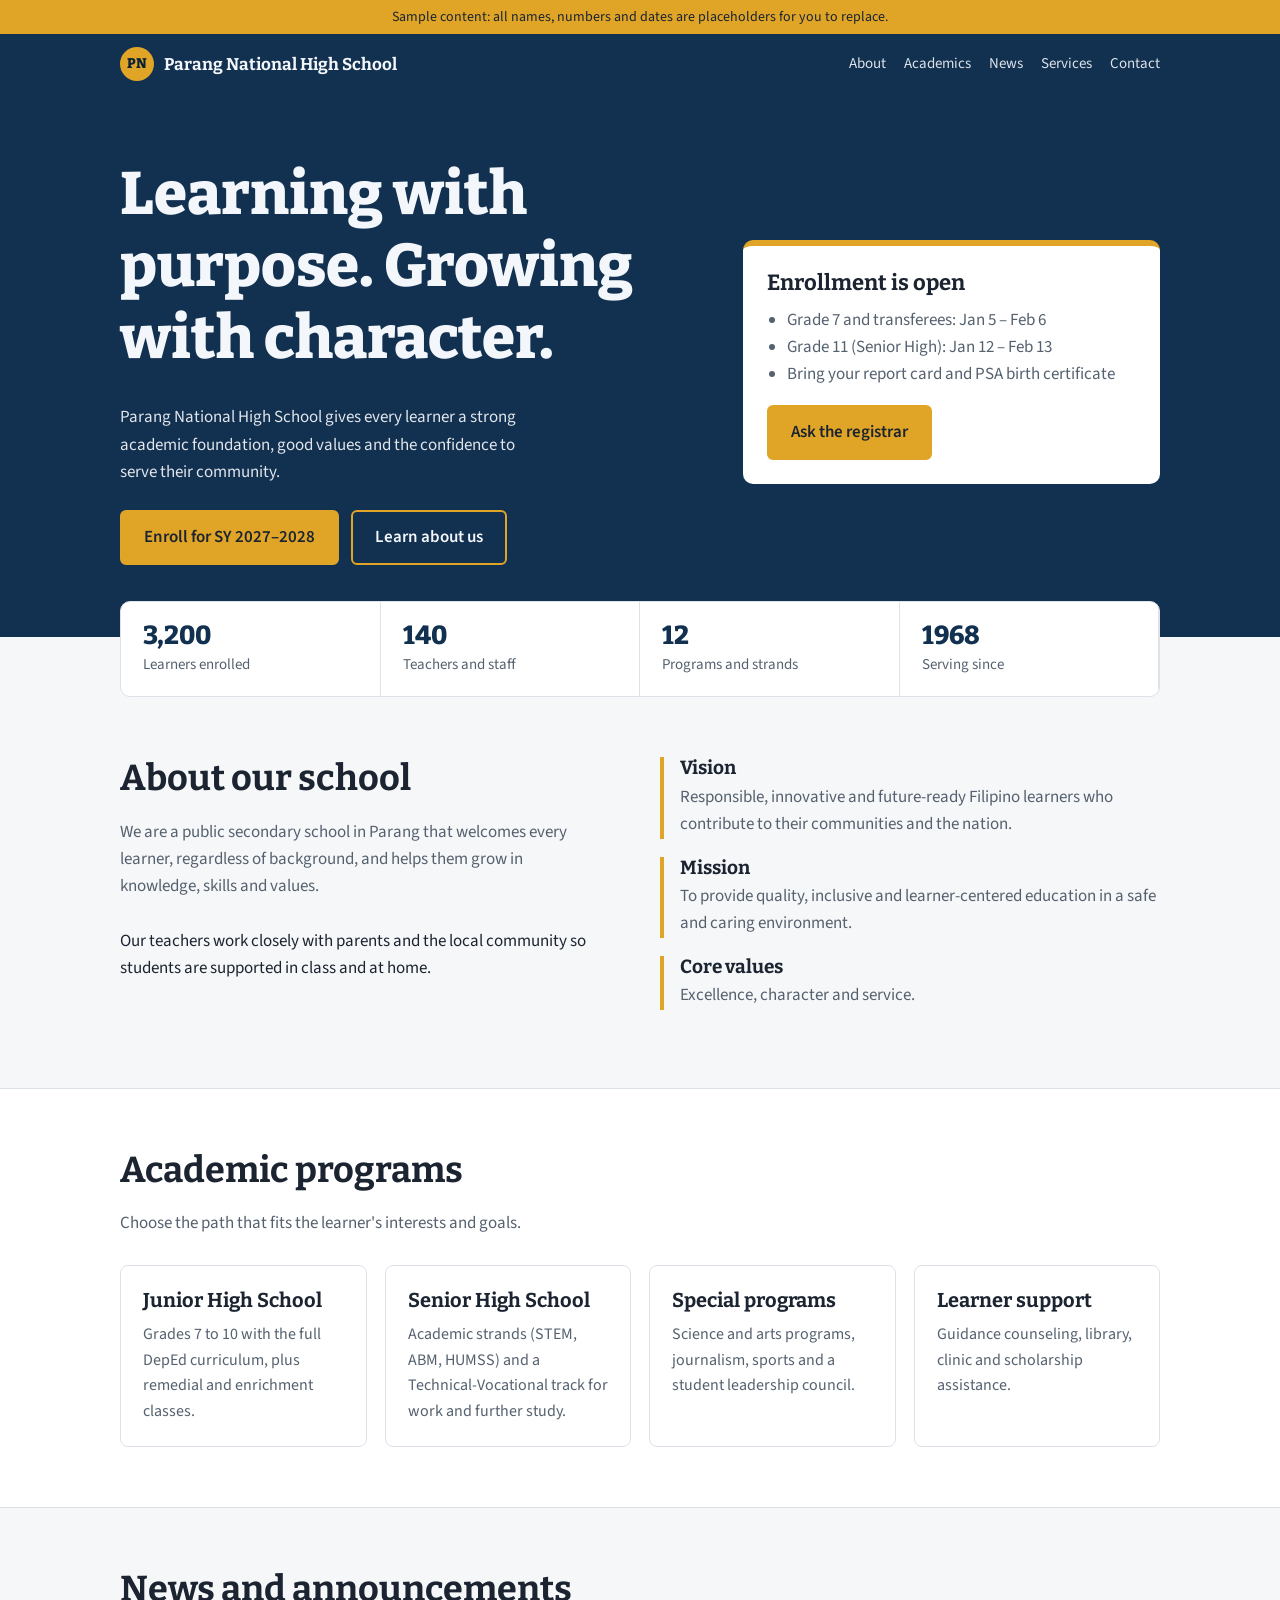
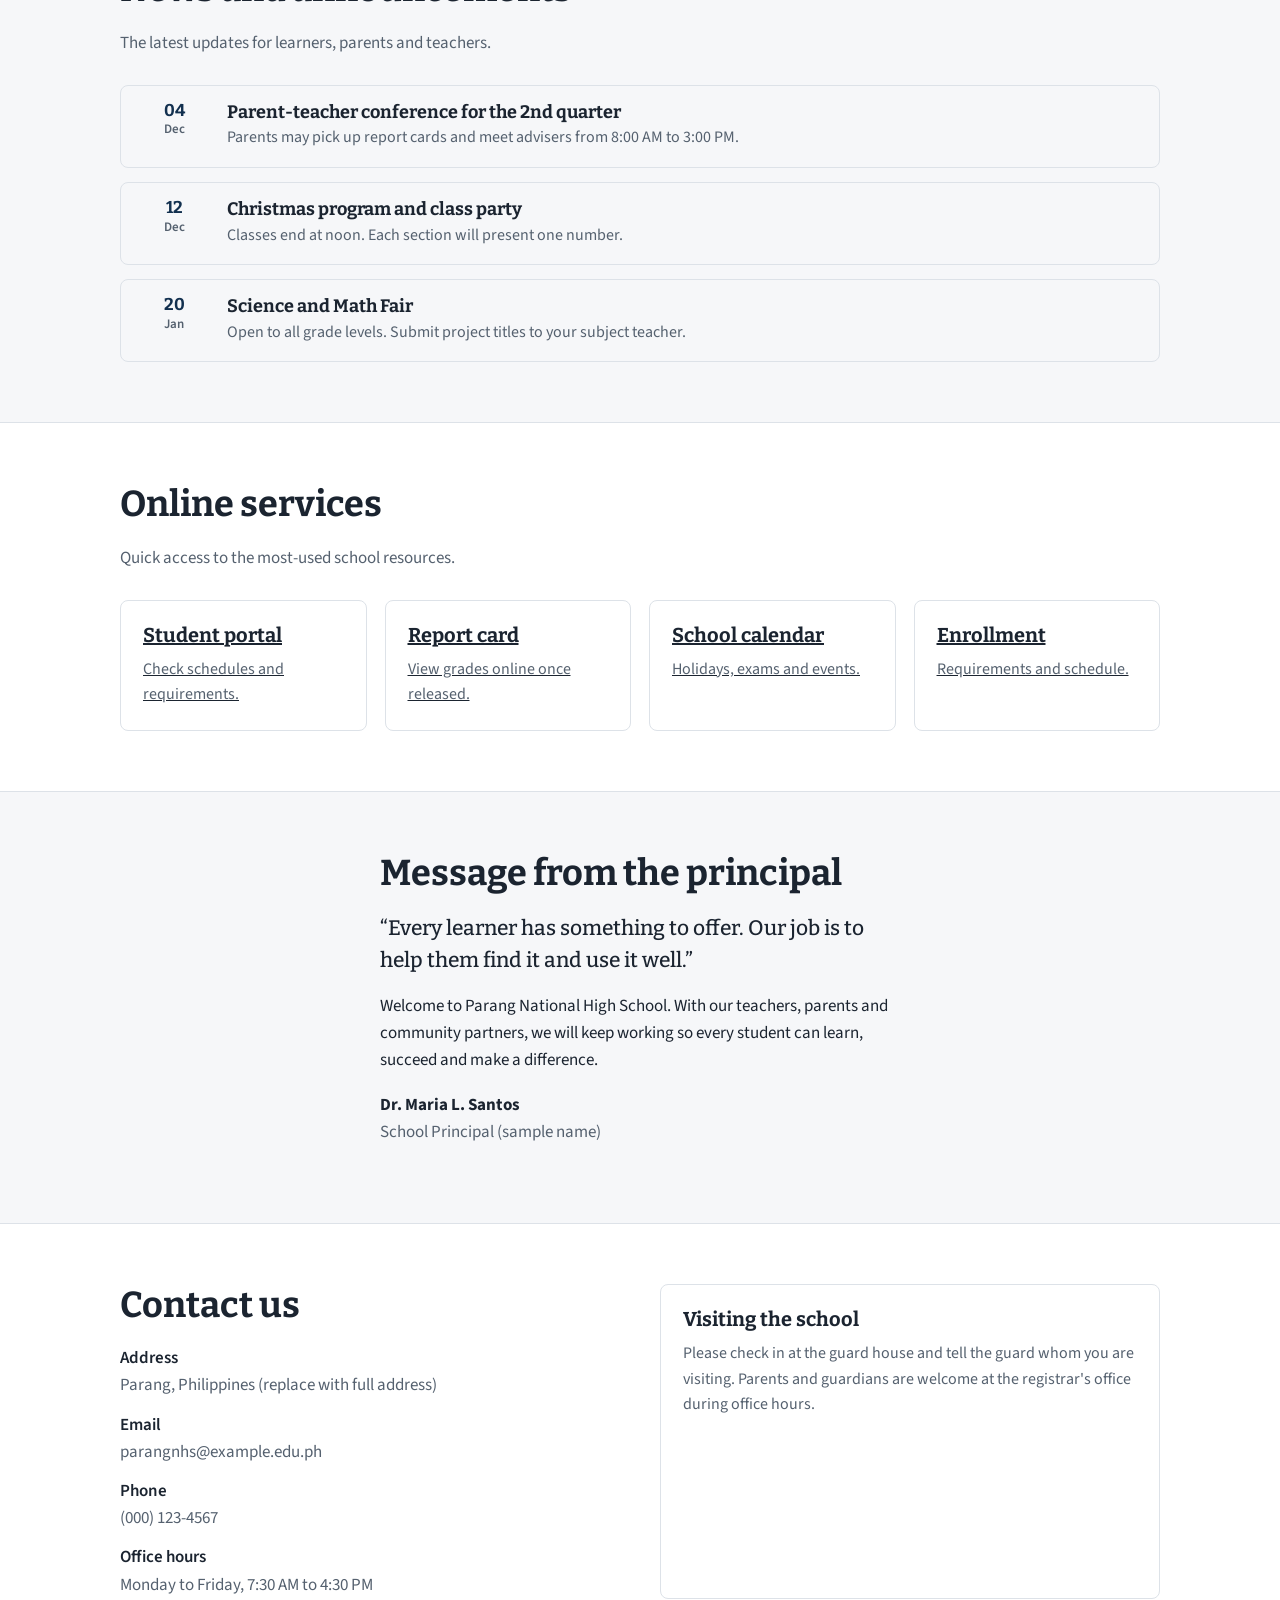
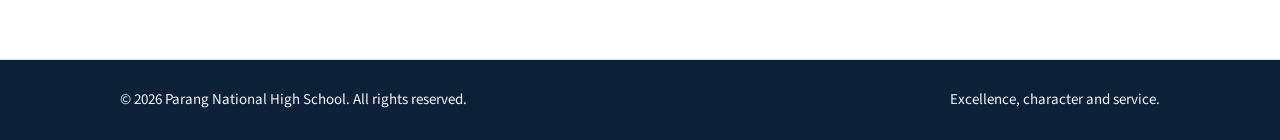
==== index.html @ 6fc90647 "Rename index.html.html to index.html" ====
<!DOCTYPE html>
<html lang="en">
<head>
<meta charset="utf-8">
<meta name="viewport" content="width=device-width, initial-scale=1, viewport-fit=cover">
<title>Parang National High School</title>
<link rel="stylesheet" href="https://fonts.googleapis.com/css2?family=Bitter:wght@500;700;800&family=Source+Sans+3:wght@400;600&display=swap">
<style>
:root{--navy:#12304f;--navy2:#0c2138;--gold:#e0a526;--bg:#f6f7f9;--surface:#fff;--ink:#1b2430;--muted:#55616f;--line:#dde2e8;--onnavy:#f3f6fa;
box-sizing:border-box;padding-top:env(safe-area-inset-top,0px);padding-bottom:env(safe-area-inset-bottom,0px)}
@media (prefers-color-scheme:dark){:root:not([data-theme="light"]){--navy:#0c2138;--navy2:#07131f;--gold:#e8b443;--bg:#0f1620;--surface:#17212e;--ink:#e8edf3;--muted:#9eabba;--line:#27364a;color-scheme:dark}}
:root[data-theme="dark"]{--navy:#0c2138;--navy2:#07131f;--gold:#e8b443;--bg:#0f1620;--surface:#17212e;--ink:#e8edf3;--muted:#9eabba;--line:#27364a;color-scheme:dark}
html{scroll-padding-top:70px;scroll-behavior:smooth}
*{box-sizing:border-box}
body{margin:0;background:var(--bg);color:var(--ink);font:17px/1.6 "Source Sans 3",system-ui,sans-serif}
h1,h2,h3{font-family:Bitter,Georgia,serif;line-height:1.2;margin:0 0 .5em}
a{color:inherit}
:focus-visible{outline:3px solid var(--gold);outline-offset:2px}
.wrap{max-width:1080px;margin:0 auto;padding:0 20px}
.note{background:var(--gold);color:#1b2430;text-align:center;font-size:14px;padding:6px 12px}
header{position:sticky;top:0;z-index:5;background:var(--navy);color:var(--onnavy)}
header .wrap{display:flex;align-items:center;justify-content:space-between;gap:16px;min-height:60px;flex-wrap:wrap}
.brand{font-family:Bitter,serif;font-weight:700;text-decoration:none;display:flex;align-items:center;gap:10px}
.logo{width:34px;height:34px;border-radius:50%;background:var(--gold);color:var(--navy2);display:grid;place-items:center;font-weight:800;font-size:14px}
nav{display:flex;gap:18px;flex-wrap:wrap;font-size:15px}
nav a{text-decoration:none;opacity:.9;padding:6px 0}
nav a:hover{opacity:1;text-decoration:underline;text-decoration-color:var(--gold);text-underline-offset:6px}
.hero{background:var(--navy);color:var(--onnavy);padding:64px 0 72px}
.hero .wrap{display:grid;grid-template-columns:1.4fr 1fr;gap:40px;align-items:center}
.hero h1{font-size:clamp(34px,6vw,60px);font-weight:800}
.hero p{max-width:52ch;opacity:.92}
.btns{display:flex;gap:12px;flex-wrap:wrap;margin-top:24px}
.btn{display:inline-block;padding:12px 22px;border-radius:6px;font-weight:600;text-decoration:none;border:2px solid var(--gold)}
.btn.p{background:var(--gold);color:#1b2430}
.btn.s{color:var(--onnavy)}
.enroll{background:var(--surface);color:var(--ink);border-radius:10px;padding:24px;border-top:6px solid var(--gold)}
.enroll h2{font-size:22px}
.enroll ul{margin:0 0 16px;padding-left:20px;color:var(--muted)}
section{padding:60px 0}
section h2{font-size:clamp(26px,4vw,36px)}
.lead{color:var(--muted);max-width:60ch;margin-bottom:28px}
.facts{display:flex;flex-wrap:wrap;gap:0;background:var(--surface);border:1px solid var(--line);border-radius:10px;margin-top:-36px;position:relative;overflow:hidden}
.facts div{flex:1 1 180px;padding:18px 22px;border-right:1px solid var(--line)}
.facts b{display:block;font:800 26px Bitter,serif;color:var(--navy)}
@media (prefers-color-scheme:dark){:root:not([data-theme="light"]) .facts b{color:var(--gold)}}
.facts span{color:var(--muted);font-size:15px}
.about{display:grid;grid-template-columns:1fr 1fr;gap:40px}
.mv{border-left:4px solid var(--gold);padding-left:16px;margin-bottom:18px}
.mv h3{font-size:19px;margin-bottom:4px}
.mv p{margin:0;color:var(--muted)}
.grid{display:grid;grid-template-columns:repeat(auto-fit,minmax(230px,1fr));gap:18px}
.card{background:var(--surface);border:1px solid var(--line);border-radius:8px;padding:22px}
.card h3{font-size:20px}
.card p{margin:0;color:var(--muted);font-size:16px}
.alt{background:var(--surface);border-block:1px solid var(--line)}
.news{display:grid;gap:14px}
.item{display:grid;grid-template-columns:70px 1fr;gap:18px;background:var(--bg);border:1px solid var(--line);border-radius:8px;padding:16px 18px}
.date{text-align:center;font-family:Bitter,serif;font-weight:700;line-height:1.1;color:var(--navy)}
@media (prefers-color-scheme:dark){:root:not([data-theme="light"]) .date{color:var(--gold)}}
.date small{display:block;font:600 13px "Source Sans 3",sans-serif;color:var(--muted)}
.item h3{font-size:18px;margin-bottom:2px}
.item p{margin:0;color:var(--muted);font-size:16px}
.msg{max-width:70ch}
.msg blockquote{margin:0 0 12px;font:500 21px/1.5 Bitter,Georgia,serif}
.contact{display:grid;grid-template-columns:1fr 1fr;gap:40px}
dl{margin:0}dt{font-weight:600;margin-top:12px}dd{margin:0;color:var(--muted)}
footer{background:var(--navy2);color:var(--onnavy);padding:28px 0;font-size:15px}
footer .wrap{display:flex;justify-content:space-between;gap:12px;flex-wrap:wrap}
@media (max-width:760px){.hero .wrap,.about,.contact{grid-template-columns:1fr}.hero{padding:40px 0 56px}nav{gap:14px}}
@media (prefers-reduced-motion:reduce){html{scroll-behavior:auto}}
</style>
</head>
<body>
<div class="note">Sample content: all names, numbers and dates are placeholders for you to replace.</div>
<header><div class="wrap">
<a class="brand" href="#top"><span class="logo" aria-hidden="true">PN</span>Parang National High School</a>
<nav aria-label="Main"><a href="#about">About</a><a href="#academics">Academics</a><a href="#news">News</a><a href="#services">Services</a><a href="#contact">Contact</a></nav>
</div></header>

<main id="top">
<div class="hero"><div class="wrap">
<div>
<h1>Learning with purpose. Growing with character.</h1>
<p>Parang National High School gives every learner a strong academic foundation, good values and the confidence to serve their community.</p>
<div class="btns"><a class="btn p" href="#enroll">Enroll for SY 2027–2028</a><a class="btn s" href="#about">Learn about us</a></div>
</div>
<aside class="enroll" id="enroll">
<h2>Enrollment is open</h2>
<ul><li>Grade 7 and transferees: Jan 5 – Feb 6</li><li>Grade 11 (Senior High): Jan 12 – Feb 13</li><li>Bring your report card and PSA birth certificate</li></ul>
<a class="btn p" href="#contact">Ask the registrar</a>
</aside>
</div></div>

<div class="wrap"><div class="facts">
<div><b>3,200</b><span>Learners enrolled</span></div>
<div><b>140</b><span>Teachers and staff</span></div>
<div><b>12</b><span>Programs and strands</span></div>
<div><b>1968</b><span>Serving since</span></div>
</div></div>

<section id="about"><div class="wrap about">
<div>
<h2>About our school</h2>
<p class="lead">We are a public secondary school in Parang that welcomes every learner, regardless of background, and helps them grow in knowledge, skills and values.</p>
<p>Our teachers work closely with parents and the local community so students are supported in class and at home.</p>
</div>
<div>
<div class="mv"><h3>Vision</h3><p>Responsible, innovative and future-ready Filipino learners who contribute to their communities and the nation.</p></div>
<div class="mv"><h3>Mission</h3><p>To provide quality, inclusive and learner-centered education in a safe and caring environment.</p></div>
<div class="mv"><h3>Core values</h3><p>Excellence, character and service.</p></div>
</div>
</div></section>

<section class="alt" id="academics"><div class="wrap">
<h2>Academic programs</h2>
<p class="lead">Choose the path that fits the learner's interests and goals.</p>
<div class="grid">
<div class="card"><h3>Junior High School</h3><p>Grades 7 to 10 with the full DepEd curriculum, plus remedial and enrichment classes.</p></div>
<div class="card"><h3>Senior High School</h3><p>Academic strands (STEM, ABM, HUMSS) and a Technical-Vocational track for work and further study.</p></div>
<div class="card"><h3>Special programs</h3><p>Science and arts programs, journalism, sports and a student leadership council.</p></div>
<div class="card"><h3>Learner support</h3><p>Guidance counseling, library, clinic and scholarship assistance.</p></div>
</div>
</div></section>

<section id="news"><div class="wrap">
<h2>News and announcements</h2>
<p class="lead">The latest updates for learners, parents and teachers.</p>
<div class="news">
<article class="item"><div class="date">04<small>Dec</small></div><div><h3>Parent-teacher conference for the 2nd quarter</h3><p>Parents may pick up report cards and meet advisers from 8:00 AM to 3:00 PM.</p></div></article>
<article class="item"><div class="date">12<small>Dec</small></div><div><h3>Christmas program and class party</h3><p>Classes end at noon. Each section will present one number.</p></div></article>
<article class="item"><div class="date">20<small>Jan</small></div><div><h3>Science and Math Fair</h3><p>Open to all grade levels. Submit project titles to your subject teacher.</p></div></article>
</div>
</div></section>

<section class="alt" id="services"><div class="wrap">
<h2>Online services</h2>
<p class="lead">Quick access to the most-used school resources.</p>
<div class="grid">
<a class="card" href="#contact"><h3>Student portal</h3><p>Check schedules and requirements.</p></a>
<a class="card" href="#contact"><h3>Report card</h3><p>View grades online once released.</p></a>
<a class="card" href="#news"><h3>School calendar</h3><p>Holidays, exams and events.</p></a>
<a class="card" href="#enroll"><h3>Enrollment</h3><p>Requirements and schedule.</p></a>
</div>
</div></section>

<section><div class="wrap msg">
<h2>Message from the principal</h2>
<blockquote>“Every learner has something to offer. Our job is to help them find it and use it well.”</blockquote>
<p>Welcome to Parang National High School. With our teachers, parents and community partners, we will keep working so every student can learn, succeed and make a difference.</p>
<p><b>Dr. Maria L. Santos</b><br><span style="color:var(--muted)">School Principal (sample name)</span></p>
</div></section>

<section class="alt" id="contact"><div class="wrap contact">
<div>
<h2>Contact us</h2>
<dl>
<dt>Address</dt><dd>Parang, Philippines (replace with full address)</dd>
<dt>Email</dt><dd>parangnhs@example.edu.ph</dd>
<dt>Phone</dt><dd>(000) 123-4567</dd>
<dt>Office hours</dt><dd>Monday to Friday, 7:30 AM to 4:30 PM</dd>
</dl>
</div>
<div class="card">
<h3>Visiting the school</h3>
<p>Please check in at the guard house and tell the guard whom you are visiting. Parents and guardians are welcome at the registrar's office during office hours.</p>
</div>
</div></section>
</main>

<footer><div class="wrap"><span>© 2026 Parang National High School. All rights reserved.</span><span>Excellence, character and service.</span></div></footer>
</body>
</html>
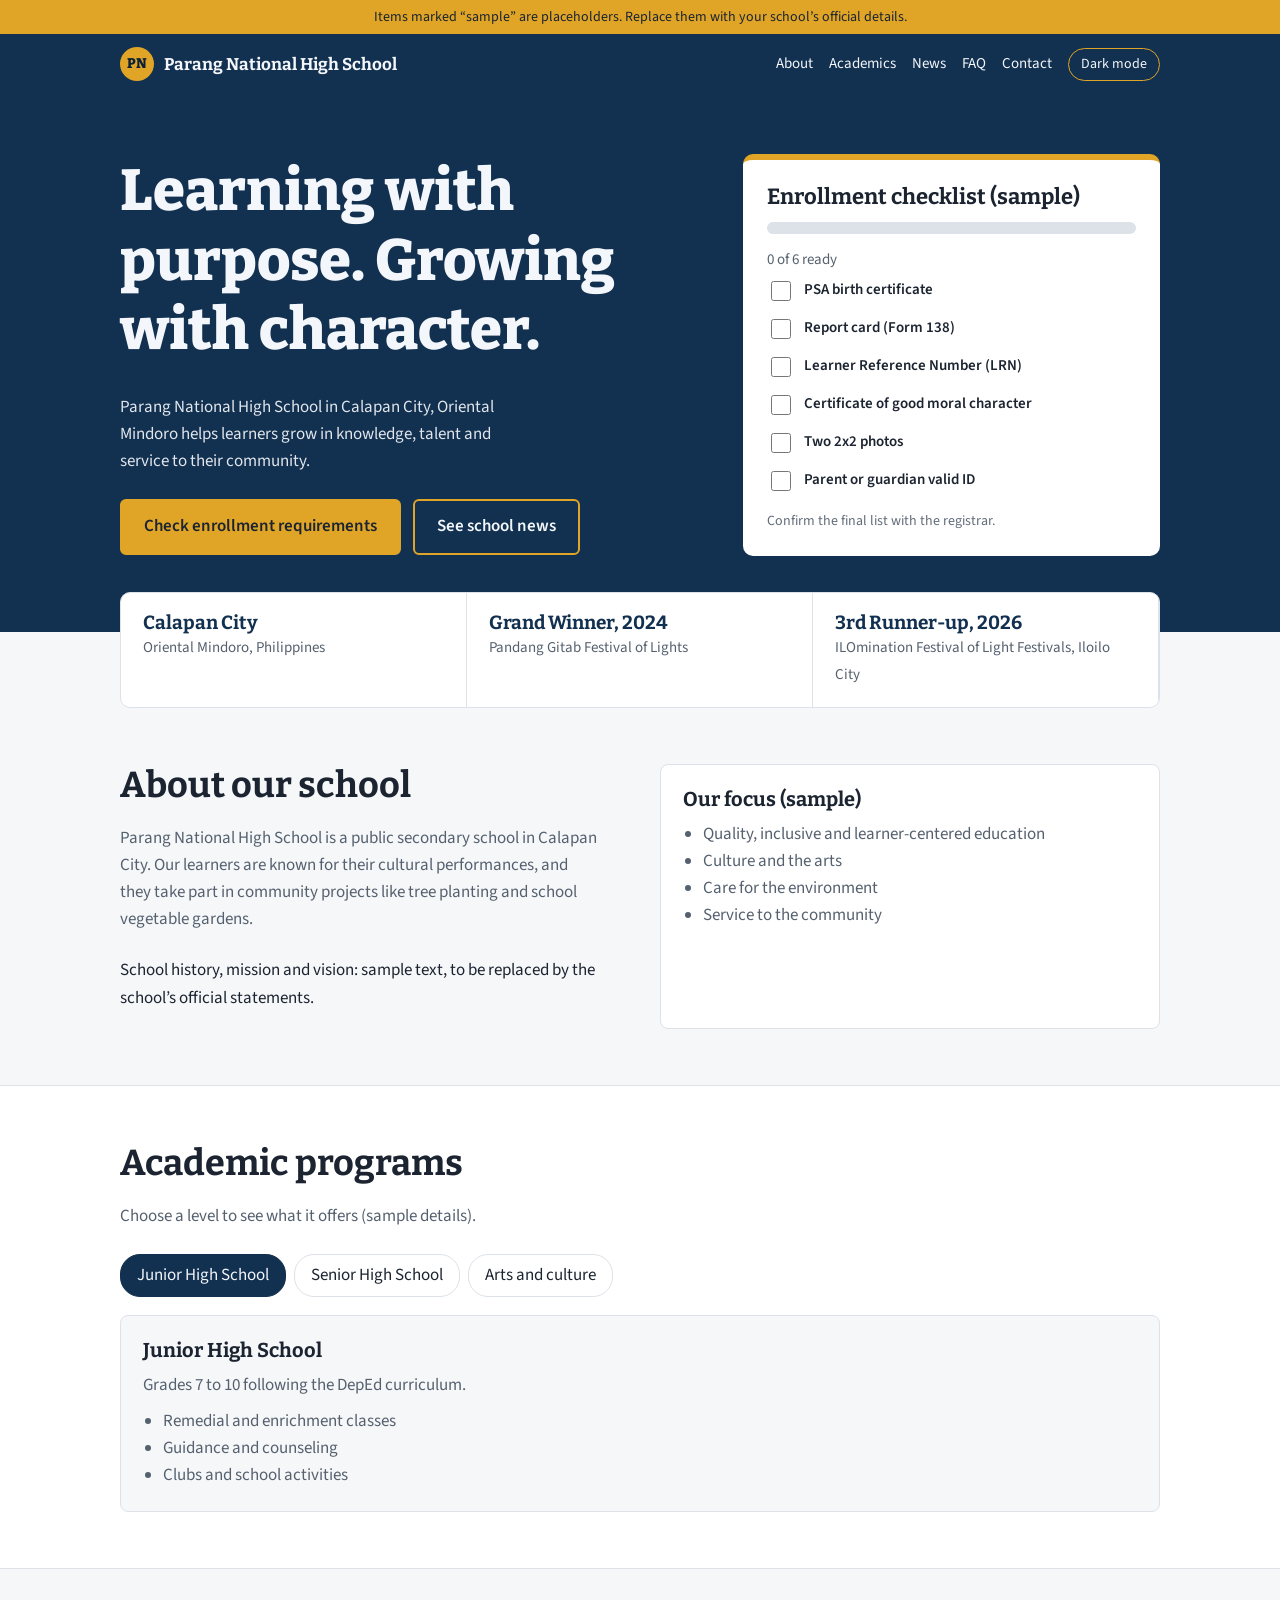
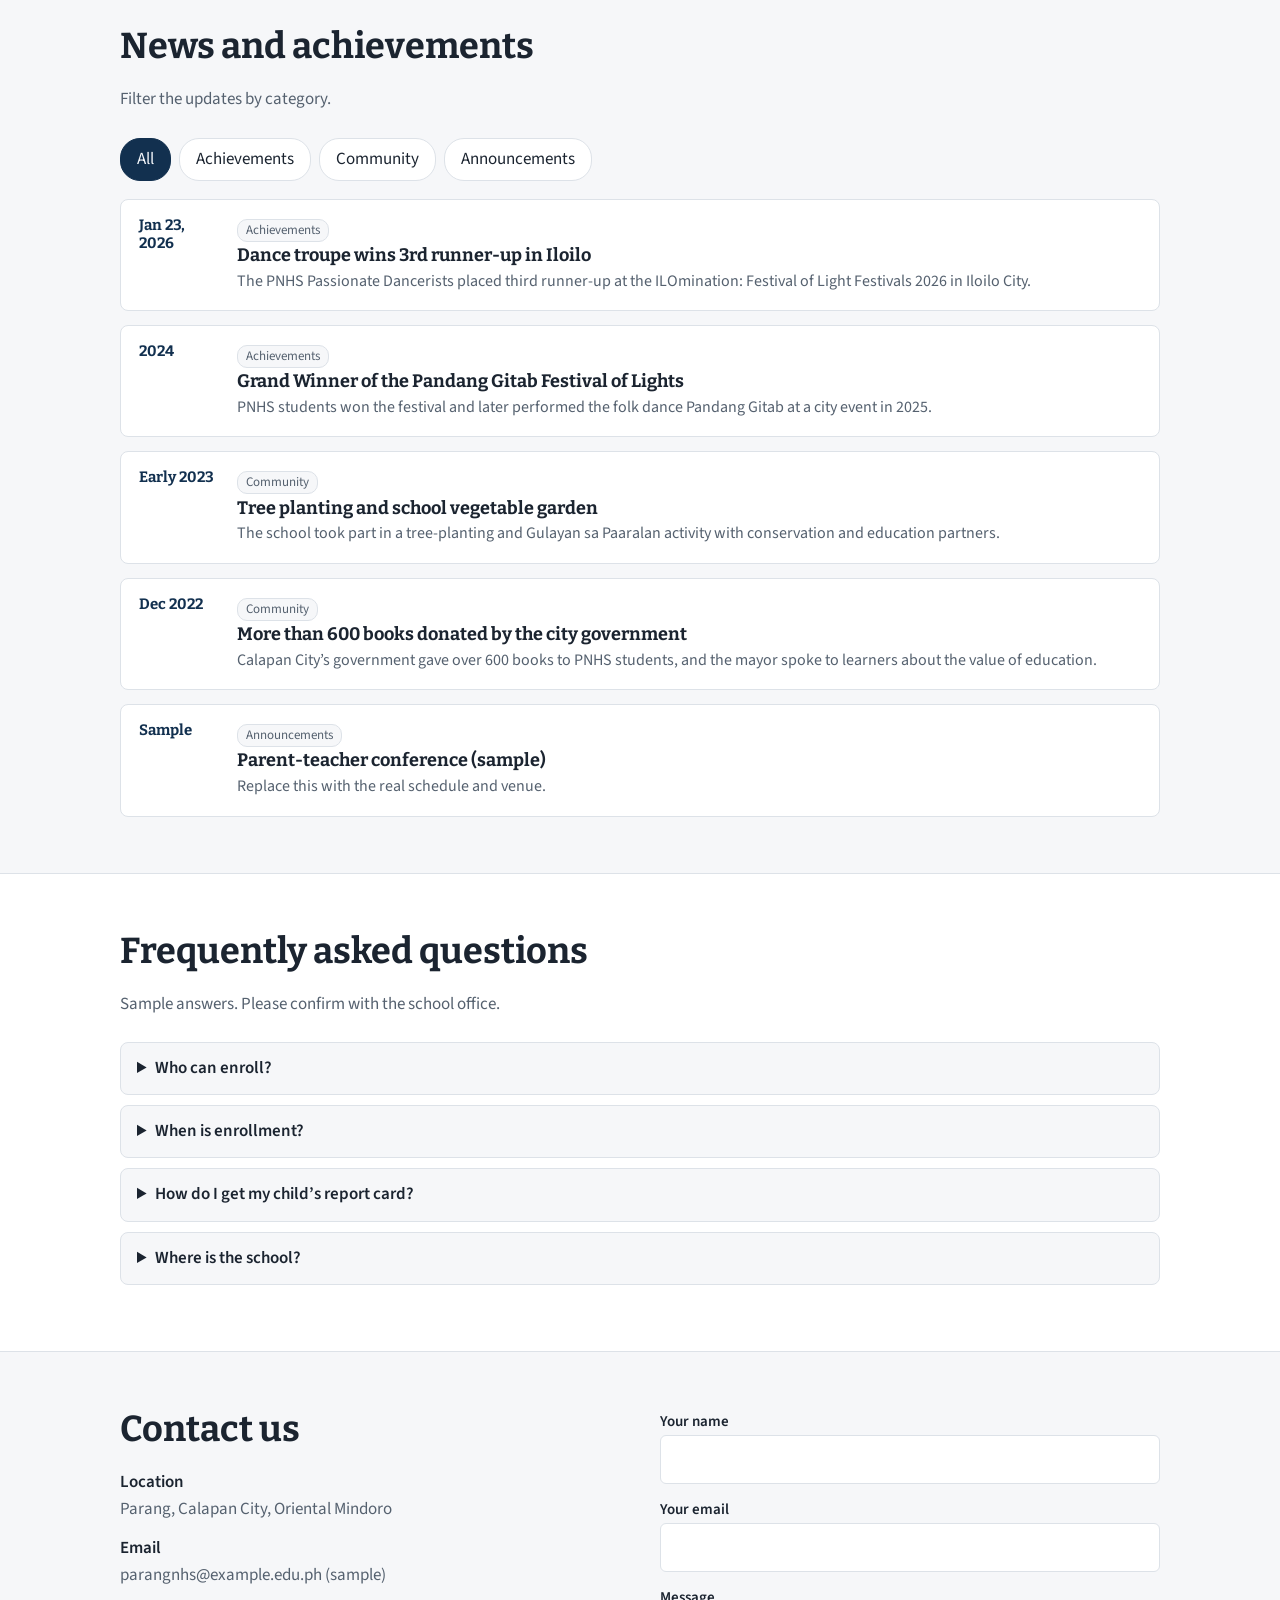
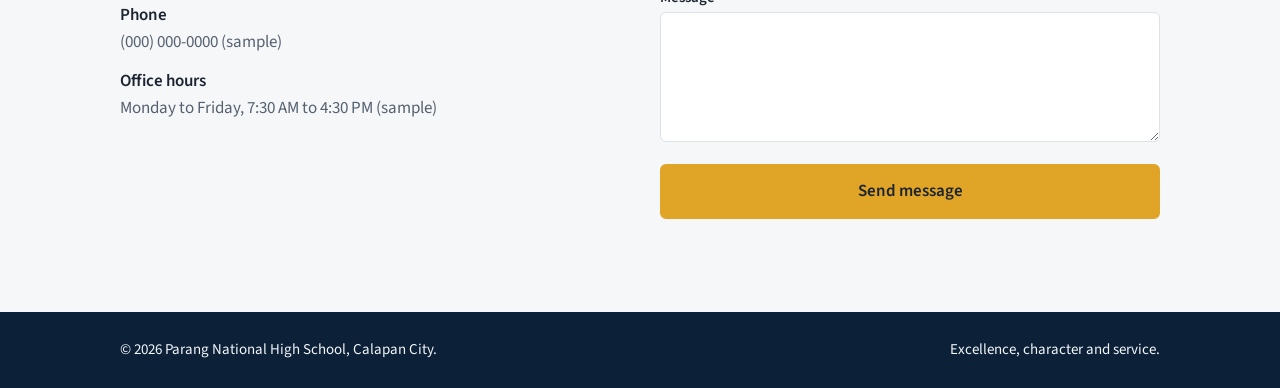
==== commit a52bef0c: "Add files via upload" ====
--- a/index.html
+++ b/index.html
@@ -3,170 +3,217 @@
 <head>
 <meta charset="utf-8">
 <meta name="viewport" content="width=device-width, initial-scale=1, viewport-fit=cover">
-<title>Parang National High School</title>
+<title>Parang National High School, Calapan City</title>
 <link rel="stylesheet" href="https://fonts.googleapis.com/css2?family=Bitter:wght@500;700;800&family=Source+Sans+3:wght@400;600&display=swap">
 <style>
-:root{--navy:#12304f;--navy2:#0c2138;--gold:#e0a526;--bg:#f6f7f9;--surface:#fff;--ink:#1b2430;--muted:#55616f;--line:#dde2e8;--onnavy:#f3f6fa;
-box-sizing:border-box;padding-top:env(safe-area-inset-top,0px);padding-bottom:env(safe-area-inset-bottom,0px)}
-@media (prefers-color-scheme:dark){:root:not([data-theme="light"]){--navy:#0c2138;--navy2:#07131f;--gold:#e8b443;--bg:#0f1620;--surface:#17212e;--ink:#e8edf3;--muted:#9eabba;--line:#27364a;color-scheme:dark}}
-:root[data-theme="dark"]{--navy:#0c2138;--navy2:#07131f;--gold:#e8b443;--bg:#0f1620;--surface:#17212e;--ink:#e8edf3;--muted:#9eabba;--line:#27364a;color-scheme:dark}
+:root{--navy:#12304f;--navy2:#0c2138;--gold:#e0a526;--bg:#f6f7f9;--surface:#fff;--ink:#1b2430;--muted:#55616f;--line:#dde2e8;--acc:#12304f;--onnavy:#f3f6fa}
+@media (prefers-color-scheme:dark){:root:not([data-theme="light"]){--navy:#0c2138;--navy2:#07131f;--gold:#e8b443;--bg:#0f1620;--surface:#17212e;--ink:#e8edf3;--muted:#9eabba;--line:#27364a;--acc:#e8b443;color-scheme:dark}}
+:root[data-theme="dark"]{--navy:#0c2138;--navy2:#07131f;--gold:#e8b443;--bg:#0f1620;--surface:#17212e;--ink:#e8edf3;--muted:#9eabba;--line:#27364a;--acc:#e8b443;color-scheme:dark}
+*{box-sizing:border-box}
 html{scroll-padding-top:70px;scroll-behavior:smooth}
-*{box-sizing:border-box}
-body{margin:0;background:var(--bg);color:var(--ink);font:17px/1.6 "Source Sans 3",system-ui,sans-serif}
+body{margin:0;background:var(--bg);color:var(--ink);font:17px/1.6 "Source Sans 3",system-ui,sans-serif;padding-top:env(safe-area-inset-top,0px);padding-bottom:env(safe-area-inset-bottom,0px)}
 h1,h2,h3{font-family:Bitter,Georgia,serif;line-height:1.2;margin:0 0 .5em}
-a{color:inherit}
+a{color:inherit}button{font:inherit;cursor:pointer}
 :focus-visible{outline:3px solid var(--gold);outline-offset:2px}
 .wrap{max-width:1080px;margin:0 auto;padding:0 20px}
 .note{background:var(--gold);color:#1b2430;text-align:center;font-size:14px;padding:6px 12px}
 header{position:sticky;top:0;z-index:5;background:var(--navy);color:var(--onnavy)}
-header .wrap{display:flex;align-items:center;justify-content:space-between;gap:16px;min-height:60px;flex-wrap:wrap}
+header .wrap{display:flex;align-items:center;justify-content:space-between;gap:12px;min-height:60px;flex-wrap:wrap}
 .brand{font-family:Bitter,serif;font-weight:700;text-decoration:none;display:flex;align-items:center;gap:10px}
-.logo{width:34px;height:34px;border-radius:50%;background:var(--gold);color:var(--navy2);display:grid;place-items:center;font-weight:800;font-size:14px}
-nav{display:flex;gap:18px;flex-wrap:wrap;font-size:15px}
-nav a{text-decoration:none;opacity:.9;padding:6px 0}
-nav a:hover{opacity:1;text-decoration:underline;text-decoration-color:var(--gold);text-underline-offset:6px}
-.hero{background:var(--navy);color:var(--onnavy);padding:64px 0 72px}
+.logo{width:34px;height:34px;border-radius:50%;background:var(--gold);color:#0c2138;display:grid;place-items:center;font-weight:800;font-size:14px}
+nav{display:flex;gap:16px;flex-wrap:wrap;align-items:center;font-size:15px}
+nav a{text-decoration:none;padding:6px 0}
+nav a:hover{text-decoration:underline;text-decoration-color:var(--gold);text-underline-offset:6px}
+#theme{background:none;border:1px solid var(--gold);color:var(--onnavy);border-radius:20px;padding:4px 12px;font-size:14px}
+.hero{background:var(--navy);color:var(--onnavy);padding:60px 0 76px}
 .hero .wrap{display:grid;grid-template-columns:1.4fr 1fr;gap:40px;align-items:center}
-.hero h1{font-size:clamp(34px,6vw,60px);font-weight:800}
+.hero h1{font-size:clamp(34px,6vw,58px);font-weight:800}
 .hero p{max-width:52ch;opacity:.92}
+.btn{display:inline-block;padding:12px 22px;border-radius:6px;font-weight:600;text-decoration:none;border:2px solid var(--gold);background:none;color:var(--onnavy)}
+.btn.p{background:var(--gold);color:#1b2430}
 .btns{display:flex;gap:12px;flex-wrap:wrap;margin-top:24px}
-.btn{display:inline-block;padding:12px 22px;border-radius:6px;font-weight:600;text-decoration:none;border:2px solid var(--gold)}
-.btn.p{background:var(--gold);color:#1b2430}
-.btn.s{color:var(--onnavy)}
-.enroll{background:var(--surface);color:var(--ink);border-radius:10px;padding:24px;border-top:6px solid var(--gold)}
-.enroll h2{font-size:22px}
-.enroll ul{margin:0 0 16px;padding-left:20px;color:var(--muted)}
-section{padding:60px 0}
+.panel{background:var(--surface);color:var(--ink);border-radius:10px;padding:24px;border-top:6px solid var(--gold)}
+.panel h2{font-size:22px}
+.bar{height:12px;background:var(--line);border-radius:6px;overflow:hidden;margin:10px 0 14px}
+.bar i{display:block;height:100%;width:0;background:var(--gold);transition:width .3s}
+.chk{display:flex;gap:10px;align-items:flex-start;padding:6px 0;cursor:pointer}
+.chk input{width:20px;height:20px;margin-top:3px;accent-color:var(--navy)}
+.chk input:checked+span{text-decoration:line-through;color:var(--muted)}
+section{padding:56px 0}
 section h2{font-size:clamp(26px,4vw,36px)}
-.lead{color:var(--muted);max-width:60ch;margin-bottom:28px}
-.facts{display:flex;flex-wrap:wrap;gap:0;background:var(--surface);border:1px solid var(--line);border-radius:10px;margin-top:-36px;position:relative;overflow:hidden}
-.facts div{flex:1 1 180px;padding:18px 22px;border-right:1px solid var(--line)}
-.facts b{display:block;font:800 26px Bitter,serif;color:var(--navy)}
-@media (prefers-color-scheme:dark){:root:not([data-theme="light"]) .facts b{color:var(--gold)}}
+.lead{color:var(--muted);max-width:60ch;margin-bottom:24px}
+.alt{background:var(--surface);border-block:1px solid var(--line)}
+.facts{display:flex;flex-wrap:wrap;background:var(--surface);border:1px solid var(--line);border-radius:10px;margin-top:-40px;position:relative;overflow:hidden}
+.facts div{flex:1 1 220px;padding:18px 22px;border-right:1px solid var(--line)}
+.facts b{display:block;font:700 19px Bitter,serif;color:var(--acc)}
 .facts span{color:var(--muted);font-size:15px}
-.about{display:grid;grid-template-columns:1fr 1fr;gap:40px}
-.mv{border-left:4px solid var(--gold);padding-left:16px;margin-bottom:18px}
-.mv h3{font-size:19px;margin-bottom:4px}
-.mv p{margin:0;color:var(--muted)}
-.grid{display:grid;grid-template-columns:repeat(auto-fit,minmax(230px,1fr));gap:18px}
+.tabs{display:flex;gap:8px;flex-wrap:wrap;margin-bottom:18px}
+.tab{background:var(--surface);color:var(--ink);border:1px solid var(--line);border-radius:20px;padding:7px 16px}
+.tab[aria-selected="true"]{background:var(--navy);color:var(--onnavy);border-color:var(--navy)}
 .card{background:var(--surface);border:1px solid var(--line);border-radius:8px;padding:22px}
-.card h3{font-size:20px}
-.card p{margin:0;color:var(--muted);font-size:16px}
-.alt{background:var(--surface);border-block:1px solid var(--line)}
-.news{display:grid;gap:14px}
-.item{display:grid;grid-template-columns:70px 1fr;gap:18px;background:var(--bg);border:1px solid var(--line);border-radius:8px;padding:16px 18px}
-.date{text-align:center;font-family:Bitter,serif;font-weight:700;line-height:1.1;color:var(--navy)}
-@media (prefers-color-scheme:dark){:root:not([data-theme="light"]) .date{color:var(--gold)}}
-.date small{display:block;font:600 13px "Source Sans 3",sans-serif;color:var(--muted)}
-.item h3{font-size:18px;margin-bottom:2px}
-.item p{margin:0;color:var(--muted);font-size:16px}
-.msg{max-width:70ch}
-.msg blockquote{margin:0 0 12px;font:500 21px/1.5 Bitter,Georgia,serif}
-.contact{display:grid;grid-template-columns:1fr 1fr;gap:40px}
+.alt .card{background:var(--bg)}
+.card h3{font-size:20px}.card p{margin:0 0 8px;color:var(--muted)}
+.card ul{margin:0;padding-left:20px;color:var(--muted)}
+.grid{display:grid;grid-template-columns:repeat(auto-fit,minmax(260px,1fr));gap:18px}
+.item{display:grid;grid-template-columns:80px 1fr;gap:18px;background:var(--surface);border:1px solid var(--line);border-radius:8px;padding:16px 18px}
+.date{font:700 15px/1.2 Bitter,serif;color:var(--acc)}
+.tag{display:inline-block;font-size:13px;background:var(--bg);border:1px solid var(--line);border-radius:10px;padding:0 8px;color:var(--muted)}
+.item h3{font-size:18px;margin:2px 0}.item p{margin:0;color:var(--muted);font-size:16px}
+details{background:var(--bg);border:1px solid var(--line);border-radius:8px;margin-bottom:10px;padding:12px 16px}
+summary{font-weight:600;cursor:pointer}
+details p{margin:8px 0 0;color:var(--muted)}
+form{display:grid;gap:12px}
+label{font-weight:600;font-size:15px}
+input[type=text],input[type=email],textarea{width:100%;padding:10px 12px;border:1px solid var(--line);border-radius:6px;background:var(--surface);color:var(--ink);font:inherit}
+.two{display:grid;grid-template-columns:1fr 1fr;gap:40px}
 dl{margin:0}dt{font-weight:600;margin-top:12px}dd{margin:0;color:var(--muted)}
-footer{background:var(--navy2);color:var(--onnavy);padding:28px 0;font-size:15px}
+#msg{color:var(--acc);font-weight:600;min-height:1.5em}
+footer{background:var(--navy2);color:var(--onnavy);padding:26px 0;font-size:15px}
 footer .wrap{display:flex;justify-content:space-between;gap:12px;flex-wrap:wrap}
-@media (max-width:760px){.hero .wrap,.about,.contact{grid-template-columns:1fr}.hero{padding:40px 0 56px}nav{gap:14px}}
-@media (prefers-reduced-motion:reduce){html{scroll-behavior:auto}}
+@media (max-width:760px){.hero .wrap,.two{grid-template-columns:1fr}.hero{padding:40px 0 60px}.item{grid-template-columns:1fr;gap:4px}}
+@media (prefers-reduced-motion:reduce){html{scroll-behavior:auto}.bar i{transition:none}}
 </style>
 </head>
 <body>
-<div class="note">Sample content: all names, numbers and dates are placeholders for you to replace.</div>
+<div class="note">Items marked “sample” are placeholders. Replace them with your school’s official details.</div>
 <header><div class="wrap">
 <a class="brand" href="#top"><span class="logo" aria-hidden="true">PN</span>Parang National High School</a>
-<nav aria-label="Main"><a href="#about">About</a><a href="#academics">Academics</a><a href="#news">News</a><a href="#services">Services</a><a href="#contact">Contact</a></nav>
+<nav aria-label="Main"><a href="#about">About</a><a href="#academics">Academics</a><a href="#news">News</a><a href="#faq">FAQ</a><a href="#contact">Contact</a><button id="theme" type="button" aria-label="Switch between light and dark mode">Dark mode</button></nav>
 </div></header>
 
 <main id="top">
 <div class="hero"><div class="wrap">
 <div>
 <h1>Learning with purpose. Growing with character.</h1>
-<p>Parang National High School gives every learner a strong academic foundation, good values and the confidence to serve their community.</p>
-<div class="btns"><a class="btn p" href="#enroll">Enroll for SY 2027–2028</a><a class="btn s" href="#about">Learn about us</a></div>
+<p>Parang National High School in Calapan City, Oriental Mindoro helps learners grow in knowledge, talent and service to their community.</p>
+<div class="btns"><a class="btn p" href="#enroll">Check enrollment requirements</a><a class="btn" href="#news">See school news</a></div>
 </div>
-<aside class="enroll" id="enroll">
-<h2>Enrollment is open</h2>
-<ul><li>Grade 7 and transferees: Jan 5 – Feb 6</li><li>Grade 11 (Senior High): Jan 12 – Feb 13</li><li>Bring your report card and PSA birth certificate</li></ul>
-<a class="btn p" href="#contact">Ask the registrar</a>
+<aside class="panel" id="enroll" aria-labelledby="eh">
+<h2 id="eh">Enrollment checklist (sample)</h2>
+<div class="bar" role="progressbar" aria-valuemin="0" aria-valuemax="100" aria-valuenow="0" id="pb"><i id="pf"></i></div>
+<div id="pt" style="font-size:15px;color:var(--muted)">0 of 6 ready</div>
+<div id="list"></div>
+<p style="font-size:14px;color:var(--muted);margin:10px 0 0">Confirm the final list with the registrar.</p>
 </aside>
 </div></div>
 
 <div class="wrap"><div class="facts">
-<div><b>3,200</b><span>Learners enrolled</span></div>
-<div><b>140</b><span>Teachers and staff</span></div>
-<div><b>12</b><span>Programs and strands</span></div>
-<div><b>1968</b><span>Serving since</span></div>
+<div><b>Calapan City</b><span>Oriental Mindoro, Philippines</span></div>
+<div><b>Grand Winner, 2024</b><span>Pandang Gitab Festival of Lights</span></div>
+<div><b>3rd Runner-up, 2026</b><span>ILOmination Festival of Light Festivals, Iloilo City</span></div>
 </div></div>
 
-<section id="about"><div class="wrap about">
+<section id="about"><div class="wrap two">
 <div>
 <h2>About our school</h2>
-<p class="lead">We are a public secondary school in Parang that welcomes every learner, regardless of background, and helps them grow in knowledge, skills and values.</p>
-<p>Our teachers work closely with parents and the local community so students are supported in class and at home.</p>
+<p class="lead">Parang National High School is a public secondary school in Calapan City. Our learners are known for their cultural performances, and they take part in community projects like tree planting and school vegetable gardens.</p>
+<p>School history, mission and vision: sample text, to be replaced by the school’s official statements.</p>
 </div>
-<div>
-<div class="mv"><h3>Vision</h3><p>Responsible, innovative and future-ready Filipino learners who contribute to their communities and the nation.</p></div>
-<div class="mv"><h3>Mission</h3><p>To provide quality, inclusive and learner-centered education in a safe and caring environment.</p></div>
-<div class="mv"><h3>Core values</h3><p>Excellence, character and service.</p></div>
-</div>
+<div class="card"><h3>Our focus (sample)</h3><ul><li>Quality, inclusive and learner-centered education</li><li>Culture and the arts</li><li>Care for the environment</li><li>Service to the community</li></ul></div>
 </div></section>
 
 <section class="alt" id="academics"><div class="wrap">
 <h2>Academic programs</h2>
-<p class="lead">Choose the path that fits the learner's interests and goals.</p>
-<div class="grid">
-<div class="card"><h3>Junior High School</h3><p>Grades 7 to 10 with the full DepEd curriculum, plus remedial and enrichment classes.</p></div>
-<div class="card"><h3>Senior High School</h3><p>Academic strands (STEM, ABM, HUMSS) and a Technical-Vocational track for work and further study.</p></div>
-<div class="card"><h3>Special programs</h3><p>Science and arts programs, journalism, sports and a student leadership council.</p></div>
-<div class="card"><h3>Learner support</h3><p>Guidance counseling, library, clinic and scholarship assistance.</p></div>
-</div>
+<p class="lead">Choose a level to see what it offers (sample details).</p>
+<div class="tabs" role="tablist" id="ptabs"></div>
+<div class="card" id="pbody" role="tabpanel" aria-live="polite"></div>
 </div></section>
 
 <section id="news"><div class="wrap">
-<h2>News and announcements</h2>
-<p class="lead">The latest updates for learners, parents and teachers.</p>
-<div class="news">
-<article class="item"><div class="date">04<small>Dec</small></div><div><h3>Parent-teacher conference for the 2nd quarter</h3><p>Parents may pick up report cards and meet advisers from 8:00 AM to 3:00 PM.</p></div></article>
-<article class="item"><div class="date">12<small>Dec</small></div><div><h3>Christmas program and class party</h3><p>Classes end at noon. Each section will present one number.</p></div></article>
-<article class="item"><div class="date">20<small>Jan</small></div><div><h3>Science and Math Fair</h3><p>Open to all grade levels. Submit project titles to your subject teacher.</p></div></article>
-</div>
-</div></section>
-
-<section class="alt" id="services"><div class="wrap">
-<h2>Online services</h2>
-<p class="lead">Quick access to the most-used school resources.</p>
-<div class="grid">
-<a class="card" href="#contact"><h3>Student portal</h3><p>Check schedules and requirements.</p></a>
-<a class="card" href="#contact"><h3>Report card</h3><p>View grades online once released.</p></a>
-<a class="card" href="#news"><h3>School calendar</h3><p>Holidays, exams and events.</p></a>
-<a class="card" href="#enroll"><h3>Enrollment</h3><p>Requirements and schedule.</p></a>
-</div>
-</div></section>
-
-<section><div class="wrap msg">
-<h2>Message from the principal</h2>
-<blockquote>“Every learner has something to offer. Our job is to help them find it and use it well.”</blockquote>
-<p>Welcome to Parang National High School. With our teachers, parents and community partners, we will keep working so every student can learn, succeed and make a difference.</p>
-<p><b>Dr. Maria L. Santos</b><br><span style="color:var(--muted)">School Principal (sample name)</span></p>
-</div></section>
-
-<section class="alt" id="contact"><div class="wrap contact">
+<h2>News and achievements</h2>
+<p class="lead">Filter the updates by category.</p>
+<div class="tabs" role="tablist" id="ntabs"></div>
+<div id="nlist" style="display:grid;gap:14px" aria-live="polite"></div>
+</div></section>
+
+<section class="alt" id="faq"><div class="wrap">
+<h2>Frequently asked questions</h2>
+<p class="lead">Sample answers. Please confirm with the school office.</p>
+<details><summary>Who can enroll?</summary><p>Incoming Grade 7 learners, transferees and returning students. Bring the documents from the checklist at the top of this page.</p></details>
+<details><summary>When is enrollment?</summary><p>Dates follow the DepEd school calendar. Check the News section or ask the office for this year’s schedule.</p></details>
+<details><summary>How do I get my child’s report card?</summary><p>Parents pick up report cards from the class adviser during the schedule announced by the school.</p></details>
+<details><summary>Where is the school?</summary><p>In Parang, Calapan City, Oriental Mindoro. The exact address is in the Contact section.</p></details>
+</div></section>
+
+<section id="contact"><div class="wrap two">
 <div>
 <h2>Contact us</h2>
-<dl>
-<dt>Address</dt><dd>Parang, Philippines (replace with full address)</dd>
-<dt>Email</dt><dd>parangnhs@example.edu.ph</dd>
-<dt>Phone</dt><dd>(000) 123-4567</dd>
-<dt>Office hours</dt><dd>Monday to Friday, 7:30 AM to 4:30 PM</dd>
-</dl>
+<dl><dt>Location</dt><dd>Parang, Calapan City, Oriental Mindoro</dd>
+<dt>Email</dt><dd>parangnhs@example.edu.ph (sample)</dd>
+<dt>Phone</dt><dd>(000) 000-0000 (sample)</dd>
+<dt>Office hours</dt><dd>Monday to Friday, 7:30 AM to 4:30 PM (sample)</dd></dl>
 </div>
-<div class="card">
-<h3>Visiting the school</h3>
-<p>Please check in at the guard house and tell the guard whom you are visiting. Parents and guardians are welcome at the registrar's office during office hours.</p>
-</div>
+<form id="cf">
+<div><label for="n">Your name</label><input id="n" type="text" required></div>
+<div><label for="e">Your email</label><input id="e" type="email" required></div>
+<div><label for="m">Message</label><textarea id="m" rows="4" required></textarea></div>
+<button class="btn p" type="submit">Send message</button>
+<div id="msg" role="status"></div>
+</form>
 </div></section>
 </main>
 
-<footer><div class="wrap"><span>© 2026 Parang National High School. All rights reserved.</span><span>Excellence, character and service.</span></div></footer>
+<footer><div class="wrap"><span>© 2026 Parang National High School, Calapan City.</span><span>Excellence, character and service.</span></div></footer>
+
+<script>
+var $=function(i){return document.getElementById(i)};
+function store(k,v){try{if(v===undefined)return localStorage.getItem(k);localStorage.setItem(k,v)}catch(e){return null}}
+
+/* Theme */
+var root=document.documentElement,tb=$('theme');
+function setTheme(t){root.setAttribute('data-theme',t);tb.textContent=t==='dark'?'Light mode':'Dark mode';store('pnhs-theme',t)}
+var saved=store('pnhs-theme');
+setTheme(saved||(matchMedia('(prefers-color-scheme:dark)').matches?'dark':'light'));
+tb.onclick=function(){setTheme(root.getAttribute('data-theme')==='dark'?'light':'dark')};
+
+/* Enrollment checklist */
+var items=['PSA birth certificate','Report card (Form 138)','Learner Reference Number (LRN)','Certificate of good moral character','Two 2x2 photos','Parent or guardian valid ID'];
+var done=[];try{done=JSON.parse(store('pnhs-chk')||'[]')}catch(e){}
+function drawList(){
+ $('list').innerHTML=items.map(function(t,i){return '<label class="chk"><input type="checkbox" data-i="'+i+'"'+(done.indexOf(i)>-1?' checked':'')+'><span>'+t+'</span></label>'}).join('');
+ var n=done.length,p=Math.round(n/items.length*100);
+ $('pf').style.width=p+'%';$('pb').setAttribute('aria-valuenow',p);
+ $('pt').textContent=n===items.length?'All documents ready. Visit the registrar.':n+' of '+items.length+' ready';
+}
+$('list').onchange=function(e){var i=+e.target.getAttribute('data-i');var k=done.indexOf(i);if(k>-1)done.splice(k,1);else done.push(i);store('pnhs-chk',JSON.stringify(done));drawList()};
+drawList();
+
+/* Generic tab builder */
+function tabs(id,names,cb){
+ var box=$(id);
+ box.innerHTML=names.map(function(n,i){return '<button class="tab" role="tab" aria-selected="'+(i===0)+'" data-i="'+i+'">'+n+'</button>'}).join('');
+ box.onclick=function(e){var b=e.target.closest('.tab');if(!b)return;[].forEach.call(box.children,function(c){c.setAttribute('aria-selected','false')});b.setAttribute('aria-selected','true');cb(names[+b.getAttribute('data-i')])};
+ cb(names[0]);
+}
+
+/* Programs */
+var progs={
+ 'Junior High School':['Grades 7 to 10 following the DepEd curriculum.','Remedial and enrichment classes','Guidance and counseling','Clubs and school activities'],
+ 'Senior High School':['Grades 11 and 12 (strands to be confirmed by the school).','Academic and technical-vocational options','Work immersion','Career guidance'],
+ 'Arts and culture':['Learners perform in local and national festivals.','Dance troupe and cultural performances','Pandang Gitab folk dance','Music and visual arts']
+};
+tabs('ptabs',Object.keys(progs),function(n){var d=progs[n];$('pbody').innerHTML='<h3>'+n+'</h3><p>'+d[0]+'</p><ul>'+d.slice(1).map(function(x){return '<li>'+x+'</li>'}).join('')+'</ul>'});
+
+/* News */
+var news=[
+ {d:'Jan 23, 2026',c:'Achievements',t:'Dance troupe wins 3rd runner-up in Iloilo',p:'The PNHS Passionate Dancerists placed third runner-up at the ILOmination: Festival of Light Festivals 2026 in Iloilo City.'},
+ {d:'2024',c:'Achievements',t:'Grand Winner of the Pandang Gitab Festival of Lights',p:'PNHS students won the festival and later performed the folk dance Pandang Gitab at a city event in 2025.'},
+ {d:'Early 2023',c:'Community',t:'Tree planting and school vegetable garden',p:'The school took part in a tree-planting and Gulayan sa Paaralan activity with conservation and education partners.'},
+ {d:'Dec 2022',c:'Community',t:'More than 600 books donated by the city government',p:'Calapan City’s government gave over 600 books to PNHS students, and the mayor spoke to learners about the value of education.'},
+ {d:'Sample',c:'Announcements',t:'Parent-teacher conference (sample)',p:'Replace this with the real schedule and venue.'}
+];
+function drawNews(cat){
+ $('nlist').innerHTML=news.filter(function(n){return cat==='All'||n.c===cat}).map(function(n){return '<article class="item"><div class="date">'+n.d+'</div><div><span class="tag">'+n.c+'</span><h3>'+n.t+'</h3><p>'+n.p+'</p></div></article>'}).join('');
+}
+tabs('ntabs',['All','Achievements','Community','Announcements'],drawNews);
+
+/* Contact form (demo: opens the visitor's email app) */
+$('cf').onsubmit=function(e){
+ e.preventDefault();
+ var s=encodeURIComponent('Message from '+$('n').value),b=encodeURIComponent($('m').value+'\n\nFrom: '+$('n').value+' ('+$('e').value+')');
+ $('msg').textContent='Thank you, '+$('n').value+'. Your email app will open so you can send the message.';
+ location.href='mailto:parangnhs@example.edu.ph?subject='+s+'&body='+b;
+};
+</script>
 </body>
 </html>
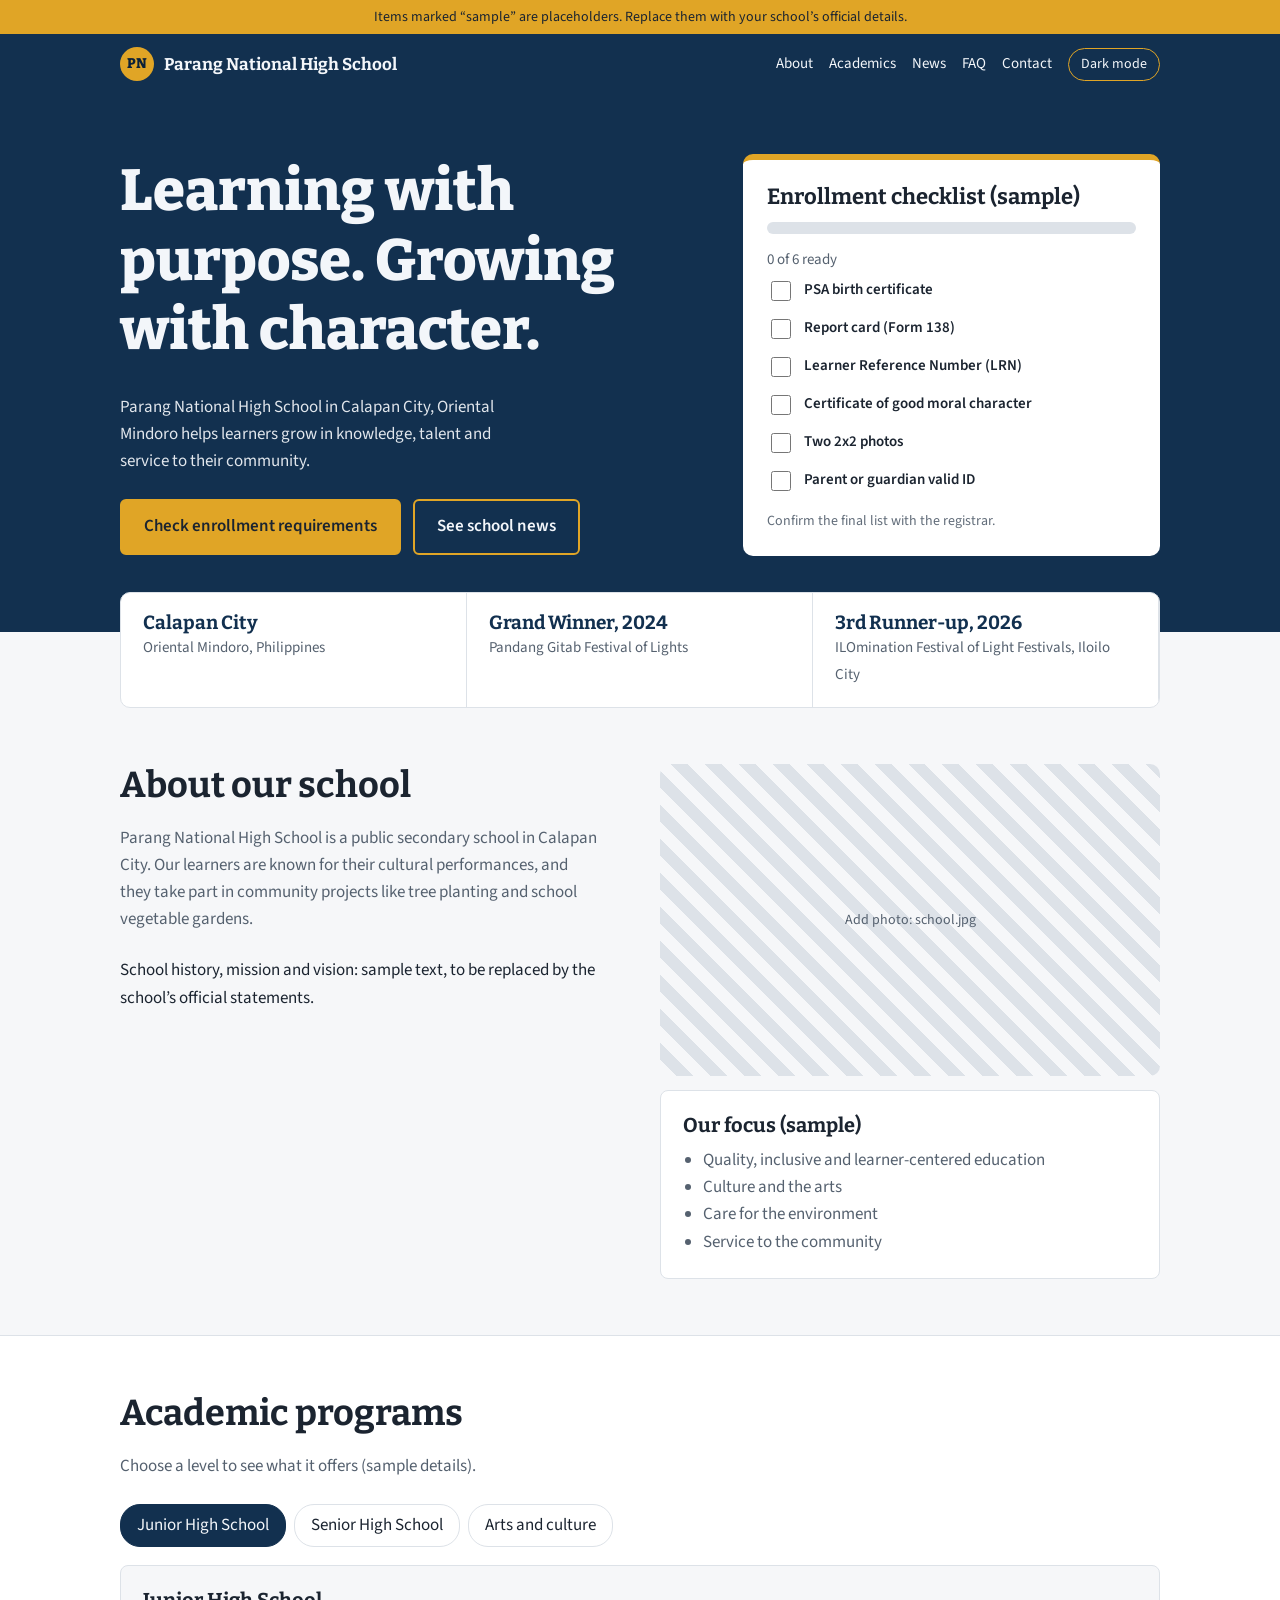
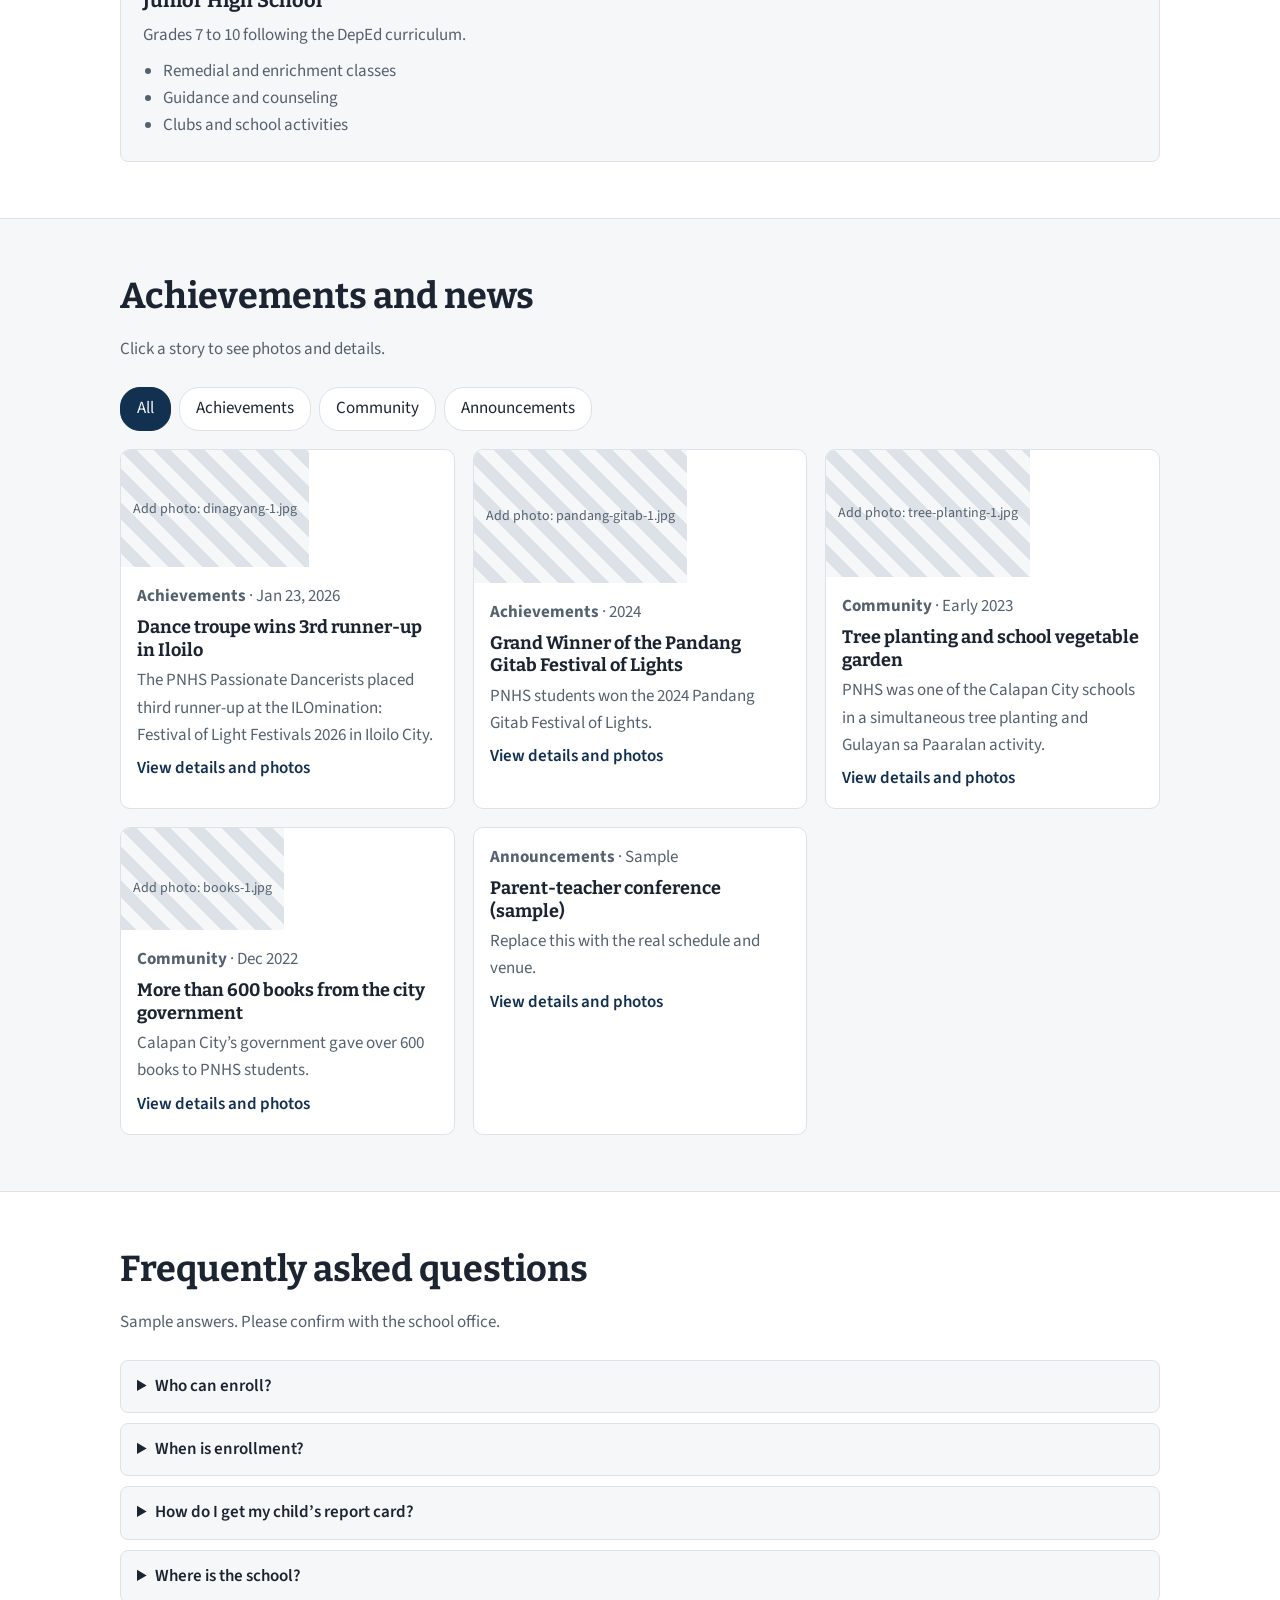
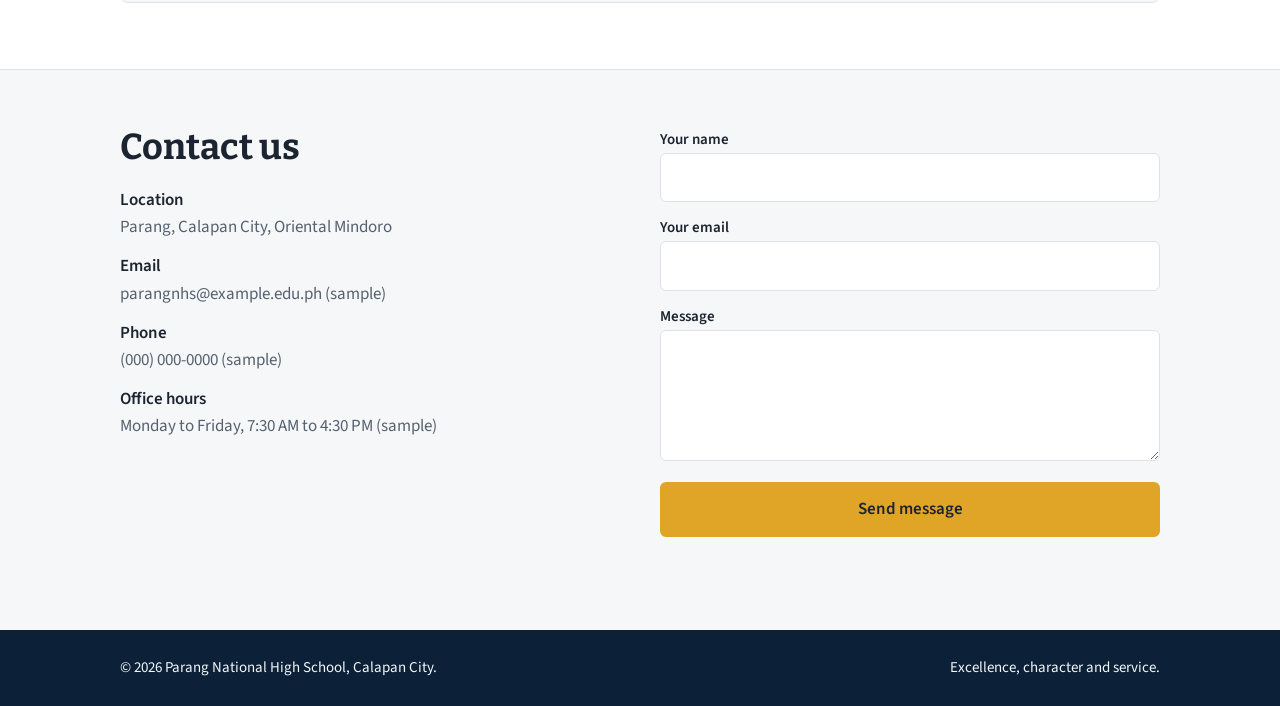
==== commit 8e7f5816: "Add files via upload" ====
--- a/index.html
+++ b/index.html
@@ -72,12 +72,37 @@
 footer .wrap{display:flex;justify-content:space-between;gap:12px;flex-wrap:wrap}
 @media (max-width:760px){.hero .wrap,.two{grid-template-columns:1fr}.hero{padding:40px 0 60px}.item{grid-template-columns:1fr;gap:4px}}
 @media (prefers-reduced-motion:reduce){html{scroll-behavior:auto}.bar i{transition:none}}
+
+img.logo{object-fit:contain;background:none;border-radius:6px;width:40px;height:40px}
+.facts a{flex:1 1 220px;padding:18px 22px;border-right:1px solid var(--line);text-decoration:none;color:inherit}
+.facts a:hover{background:var(--bg)}
+.th{display:block;aspect-ratio:16/10;overflow:hidden}
+.th img,.gal img{width:100%;height:100%;object-fit:cover;display:block}
+.ph{width:100%;height:100%;min-height:120px;display:grid;place-items:center;text-align:center;padding:12px;background:repeating-linear-gradient(45deg,var(--bg),var(--bg) 12px,var(--line) 12px,var(--line) 24px);color:var(--muted);font-size:14px}
+.ngrid{display:grid;grid-template-columns:repeat(auto-fit,minmax(250px,1fr));gap:18px}
+.ncard{display:flex;flex-direction:column;text-align:left;padding:0;background:var(--surface);color:var(--ink);border:1px solid var(--line);border-radius:10px;overflow:hidden}
+.ncard:hover{border-color:var(--gold)}
+.nb{display:grid;gap:6px;padding:16px}
+.nb strong{font:700 18px/1.25 Bitter,serif}
+.nb span{color:var(--muted)}
+.nb .more{color:var(--acc);font-weight:600}
+dialog{border:none;border-radius:12px;padding:0;max-width:680px;width:calc(100% - 28px);background:var(--surface);color:var(--ink);max-height:90vh;overflow:auto;position:fixed}
+dialog::backdrop{background:rgba(5,12,22,.72)}
+#dx{position:absolute;top:10px;right:10px;z-index:2;width:38px;height:38px;border-radius:50%;border:none;background:var(--navy);color:var(--onnavy);font-size:22px}
+#dt{padding:18px 22px 0}#dm{padding:0 22px 22px}
+.gal{position:relative;aspect-ratio:16/10;background:var(--bg)}
+.gp,.gn{position:absolute;top:50%;transform:translateY(-50%);width:42px;height:42px;border-radius:50%;border:none;background:rgba(12,33,56,.85);color:#fff;font-size:24px}
+.gp{left:10px}.gn{right:10px}
 </style>
+<script>
+function ph(el){var d=document.createElement('div');d.className='ph';d.textContent='Add photo: '+el.getAttribute('src');el.replaceWith(d)}
+function lg(el){var s=document.createElement('span');s.className='logo';s.setAttribute('aria-hidden','true');s.textContent='PN';el.replaceWith(s)}
+</script>
 </head>
 <body>
 <div class="note">Items marked “sample” are placeholders. Replace them with your school’s official details.</div>
 <header><div class="wrap">
-<a class="brand" href="#top"><span class="logo" aria-hidden="true">PN</span>Parang National High School</a>
+<a class="brand" href="#top"><img class="logo" src="logo.png" alt="Parang National High School logo" onerror="lg(this)">Parang National High School</a>
 <nav aria-label="Main"><a href="#about">About</a><a href="#academics">Academics</a><a href="#news">News</a><a href="#faq">FAQ</a><a href="#contact">Contact</a><button id="theme" type="button" aria-label="Switch between light and dark mode">Dark mode</button></nav>
 </div></header>
 
@@ -99,8 +124,8 @@
 
 <div class="wrap"><div class="facts">
 <div><b>Calapan City</b><span>Oriental Mindoro, Philippines</span></div>
-<div><b>Grand Winner, 2024</b><span>Pandang Gitab Festival of Lights</span></div>
-<div><b>3rd Runner-up, 2026</b><span>ILOmination Festival of Light Festivals, Iloilo City</span></div>
+<a href="#pandang-gitab-2024"><b>Grand Winner, 2024</b><span>Pandang Gitab Festival of Lights</span></a>
+<a href="#dinagyang-2026"><b>3rd Runner-up, 2026</b><span>ILOmination Festival of Light Festivals, Iloilo City</span></a>
 </div></div>
 
 <section id="about"><div class="wrap two">
@@ -109,7 +134,7 @@
 <p class="lead">Parang National High School is a public secondary school in Calapan City. Our learners are known for their cultural performances, and they take part in community projects like tree planting and school vegetable gardens.</p>
 <p>School history, mission and vision: sample text, to be replaced by the school’s official statements.</p>
 </div>
-<div class="card"><h3>Our focus (sample)</h3><ul><li>Quality, inclusive and learner-centered education</li><li>Culture and the arts</li><li>Care for the environment</li><li>Service to the community</li></ul></div>
+<div><div class="th" style="border-radius:10px;margin-bottom:14px"><img src="school.jpg" alt="Parang National High School campus" onerror="ph(this)"></div><div class="card"><h3>Our focus (sample)</h3><ul><li>Quality, inclusive and learner-centered education</li><li>Culture and the arts</li><li>Care for the environment</li><li>Service to the community</li></ul></div></div>
 </div></section>
 
 <section class="alt" id="academics"><div class="wrap">
@@ -120,10 +145,10 @@
 </div></section>
 
 <section id="news"><div class="wrap">
-<h2>News and achievements</h2>
-<p class="lead">Filter the updates by category.</p>
+<h2>Achievements and news</h2>
+<p class="lead">Click a story to see photos and details.</p>
 <div class="tabs" role="tablist" id="ntabs"></div>
-<div id="nlist" style="display:grid;gap:14px" aria-live="polite"></div>
+<div id="nlist" class="ngrid" aria-live="polite"></div>
 </div></section>
 
 <section class="alt" id="faq"><div class="wrap">
@@ -155,6 +180,7 @@
 
 <footer><div class="wrap"><span>© 2026 Parang National High School, Calapan City.</span><span>Excellence, character and service.</span></div></footer>
 
+<dialog id="dlg" aria-labelledby="dt"><button id="dx" type="button" aria-label="Close">×</button><div id="dg"></div><h3 id="dt"></h3><div id="dm"></div></dialog>
 <script>
 var $=function(i){return document.getElementById(i)};
 function store(k,v){try{if(v===undefined)return localStorage.getItem(k);localStorage.setItem(k,v)}catch(e){return null}}
@@ -194,18 +220,43 @@
 };
 tabs('ptabs',Object.keys(progs),function(n){var d=progs[n];$('pbody').innerHTML='<h3>'+n+'</h3><p>'+d[0]+'</p><ul>'+d.slice(1).map(function(x){return '<li>'+x+'</li>'}).join('')+'</ul>'});
 
-/* News */
+/* Achievements and news */
+function pic(f,a){return '<img src="'+f+'" alt="'+a+'" loading="lazy" onerror="ph(this)">'}
 var news=[
- {d:'Jan 23, 2026',c:'Achievements',t:'Dance troupe wins 3rd runner-up in Iloilo',p:'The PNHS Passionate Dancerists placed third runner-up at the ILOmination: Festival of Light Festivals 2026 in Iloilo City.'},
- {d:'2024',c:'Achievements',t:'Grand Winner of the Pandang Gitab Festival of Lights',p:'PNHS students won the festival and later performed the folk dance Pandang Gitab at a city event in 2025.'},
- {d:'Early 2023',c:'Community',t:'Tree planting and school vegetable garden',p:'The school took part in a tree-planting and Gulayan sa Paaralan activity with conservation and education partners.'},
- {d:'Dec 2022',c:'Community',t:'More than 600 books donated by the city government',p:'Calapan City’s government gave over 600 books to PNHS students, and the mayor spoke to learners about the value of education.'},
- {d:'Sample',c:'Announcements',t:'Parent-teacher conference (sample)',p:'Replace this with the real schedule and venue.'}
+ {id:'dinagyang-2026',d:'Jan 23, 2026',c:'Achievements',t:'Dance troupe wins 3rd runner-up in Iloilo',p:'The PNHS Passionate Dancerists placed third runner-up at the ILOmination: Festival of Light Festivals 2026 in Iloilo City.',more:'The Oriental Mindoro provincial government shared the result and said Mindoro youth showed their talents at major festivals and competitions around the country.',img:['dinagyang-1.jpg','dinagyang-2.jpg'],src:'https://ormindoro.gov.ph/2026/01/28/pnhs-passionate-dancerists-won-3rd-runner-up-in-dinagyang-festival-2026/'},
+ {id:'pandang-gitab-2024',d:'2024',c:'Achievements',t:'Grand Winner of the Pandang Gitab Festival of Lights',p:'PNHS students won the 2024 Pandang Gitab Festival of Lights.',more:'Students later performed the folk dance Pandang Gitab at a university alumni homecoming launch held in Calapan City on June 14, 2025.',img:['pandang-gitab-1.jpg','pandang-gitab-2.jpg'],src:'https://ub.edu.ph/ubbc/?p=5615'},
+ {id:'tree-planting-2023',d:'Early 2023',c:'Community',t:'Tree planting and school vegetable garden',p:'PNHS was one of the Calapan City schools in a simultaneous tree planting and Gulayan sa Paaralan activity.',more:'The activity was reported in a conservation foundation’s first quarter 2023 newsletter.',img:['tree-planting-1.jpg'],src:'https://www.mbcfi.org.ph/wp-content/uploads/2023/06/MBCFI-2023-Q1-Newsletter.pdf'},
+ {id:'books-2022',d:'Dec 2022',c:'Community',t:'More than 600 books from the city government',p:'Calapan City’s government gave over 600 books to PNHS students.',more:'Mayor Marilou Flores-Morillo spoke to the students about the importance of education.',img:['books-1.jpg'],src:'https://mirror.pia.gov.ph/news/2022/12/12/parang-national-high-school-receives-books-from-the-city-government'},
+ {id:'conference-sample',d:'Sample',c:'Announcements',t:'Parent-teacher conference (sample)',p:'Replace this with the real schedule and venue.',more:'Add the details parents need: date, time, place and what to bring.',img:[],src:''}
 ];
+var dlg=$('dlg'),cur=0,gi=0;
 function drawNews(cat){
- $('nlist').innerHTML=news.filter(function(n){return cat==='All'||n.c===cat}).map(function(n){return '<article class="item"><div class="date">'+n.d+'</div><div><span class="tag">'+n.c+'</span><h3>'+n.t+'</h3><p>'+n.p+'</p></div></article>'}).join('');
+ $('nlist').innerHTML=news.map(function(n,i){
+  if(cat!=='All'&&n.c!==cat)return '';
+  return '<button class="ncard" type="button" data-i="'+i+'">'+(n.img.length?'<span class="th">'+pic(n.img[0],n.t)+'</span>':'')+'<span class="nb"><span><b>'+n.c+'</b> · '+n.d+'</span><strong>'+n.t+'</strong><span>'+n.p+'</span><span class="more">View details and photos</span></span></button>';
+ }).join('');
 }
 tabs('ntabs',['All','Achievements','Community','Announcements'],drawNews);
+function gallery(){
+ var n=news[cur],L=n.img.length;
+ $('dg').innerHTML=L?'<div class="gal">'+pic(n.img[gi],n.t+', photo '+(gi+1)+' of '+L)+(L>1?'<button class="gp" type="button" aria-label="Previous photo">‹</button><button class="gn" type="button" aria-label="Next photo">›</button>':'')+'</div>':'';
+}
+function openStory(i){
+ cur=i;gi=0;var n=news[i];
+ $('dt').textContent=n.t;
+ $('dm').innerHTML='<p><b>'+n.c+'</b> · '+n.d+'</p><p>'+n.p+'</p><p>'+n.more+'</p>'+(n.src?'<p><a href="'+n.src+'" target="_blank" rel="noopener">Read the original report</a></p>':'')+'<button class="btn p" id="cp" type="button">Copy link to this story</button> <span id="cpm" role="status"></span>';
+ gallery();
+ if(!dlg.open)dlg.showModal();
+ try{history.replaceState(null,'','#'+n.id)}catch(e){}
+}
+$('nlist').onclick=function(e){var b=e.target.closest('.ncard');if(b)openStory(+b.getAttribute('data-i'))};
+$('dg').onclick=function(e){var b=e.target.closest('button');if(!b)return;var L=news[cur].img.length;gi=(gi+(b.className==='gn'?1:L-1))%L;gallery()};
+$('dm').onclick=function(e){if(e.target.id!=='cp')return;var u=location.href;try{navigator.clipboard.writeText(u).then(function(){$('cpm').textContent='Link copied.'},function(){$('cpm').textContent=u})}catch(x){$('cpm').textContent=u}};
+$('dx').onclick=function(){dlg.close()};
+dlg.onclick=function(e){if(e.target===dlg)dlg.close()};
+dlg.onclose=function(){try{history.replaceState(null,'','#news')}catch(e){}};
+function fromHash(){var h=location.hash.slice(1);for(var i=0;i<news.length;i++){if(news[i].id===h){openStory(i);return}}}
+window.addEventListener('hashchange',fromHash);fromHash();
 
 /* Contact form (demo: opens the visitor's email app) */
 $('cf').onsubmit=function(e){
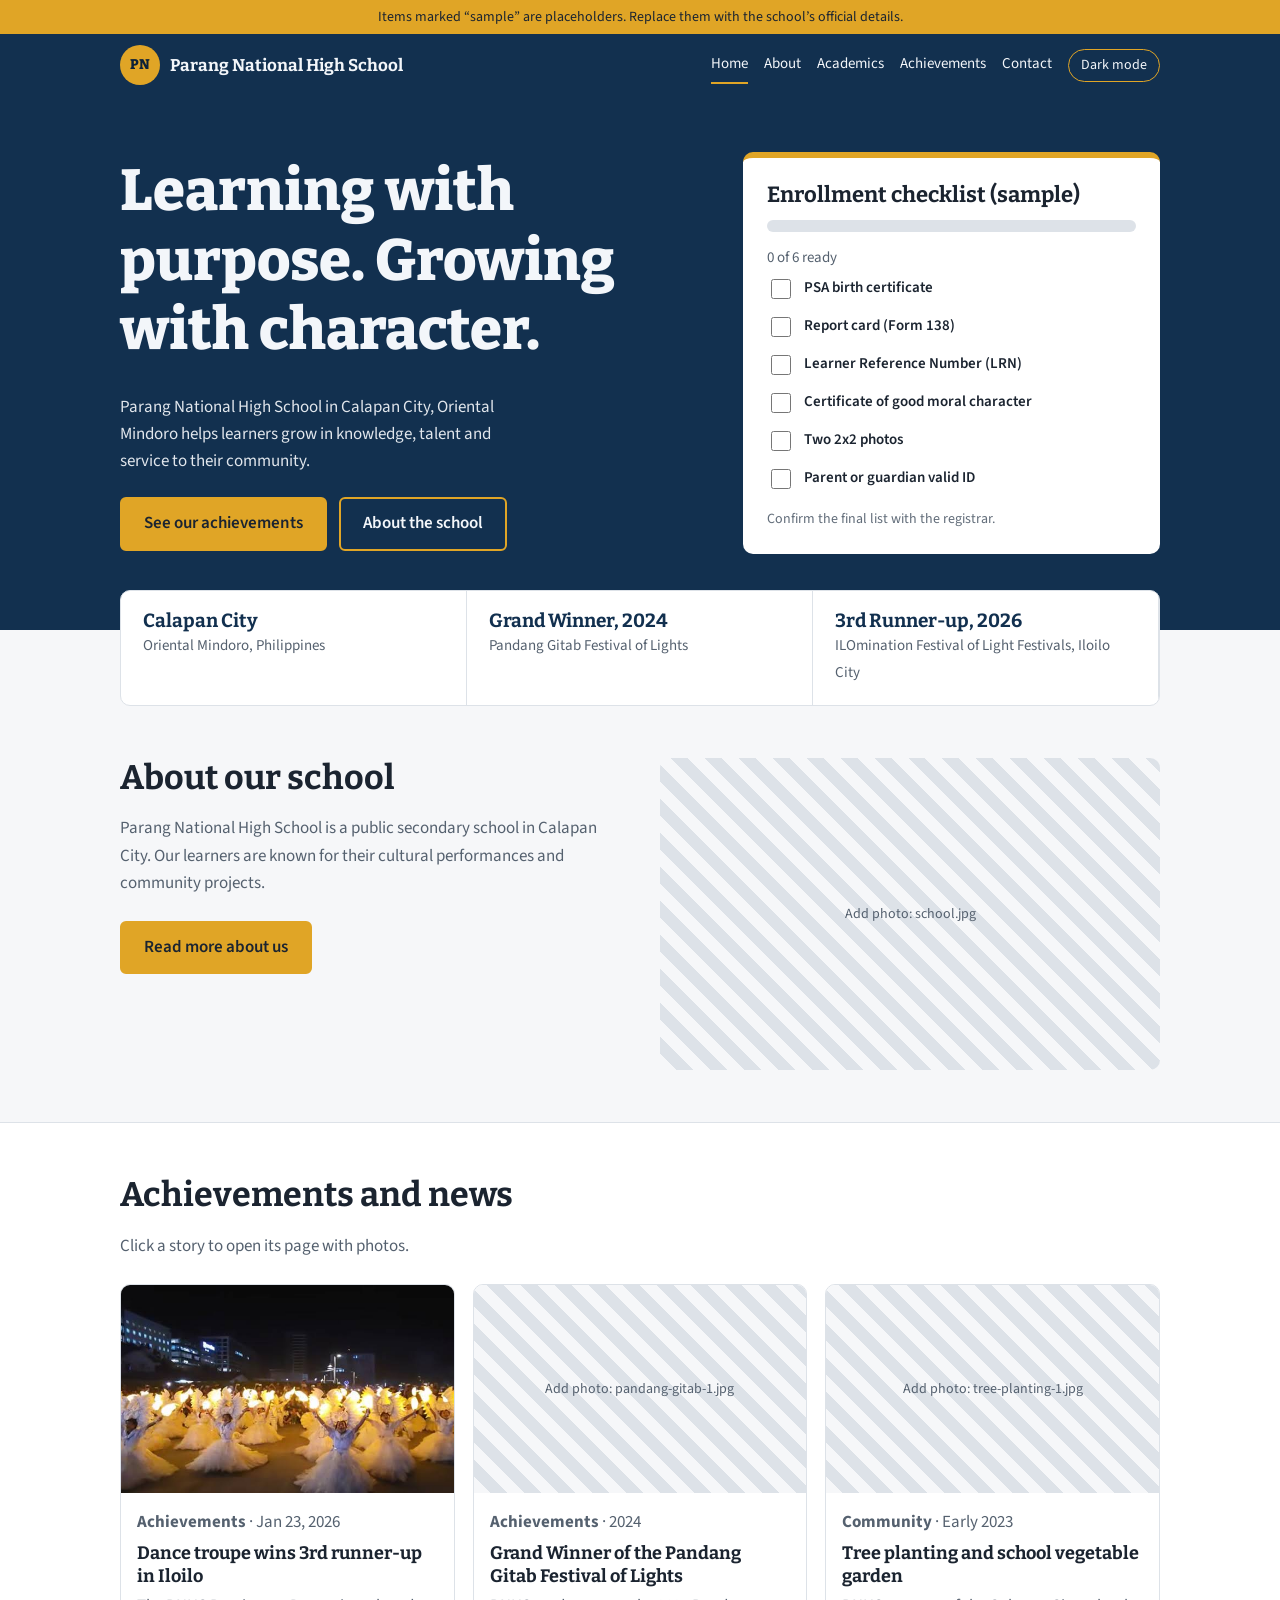
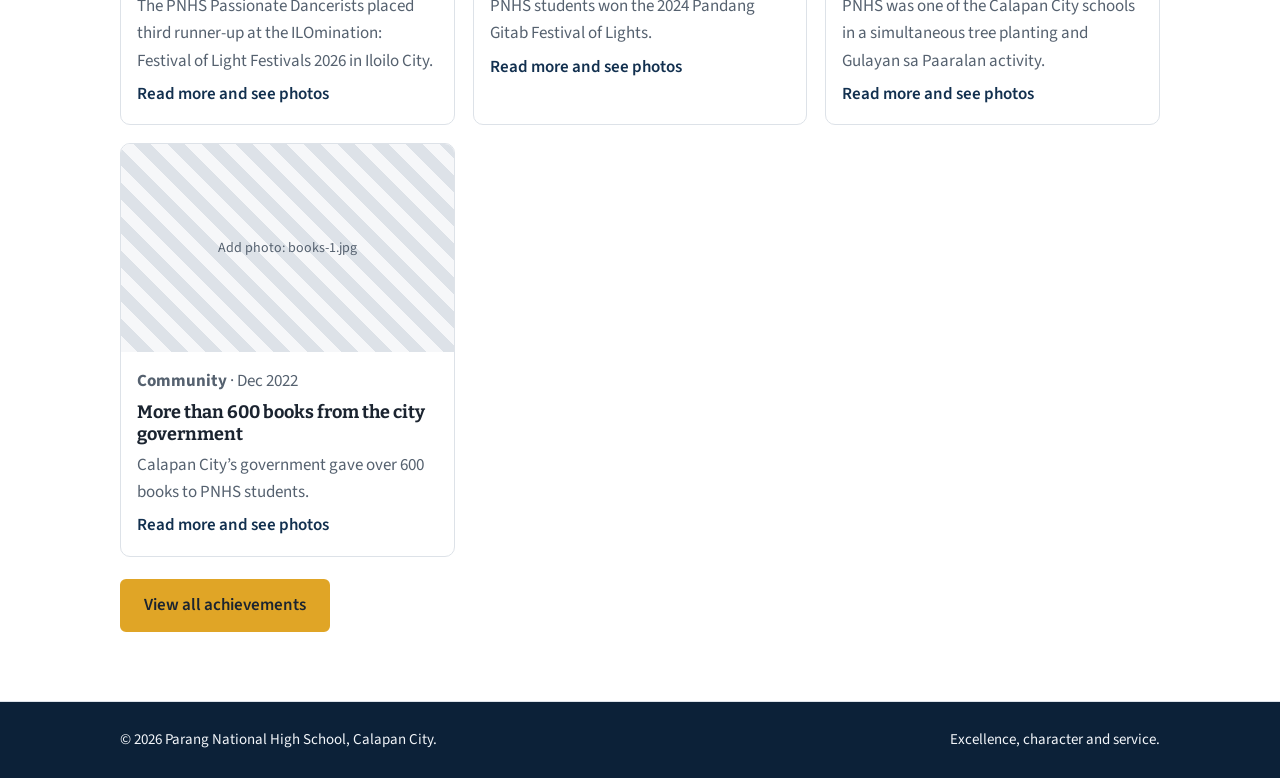
==== commit fea036d8: "Add files via upload" ====
--- a/index.html
+++ b/index.html
@@ -1,270 +1,23 @@
 <!DOCTYPE html>
-<html lang="en">
-<head>
-<meta charset="utf-8">
-<meta name="viewport" content="width=device-width, initial-scale=1, viewport-fit=cover">
-<title>Parang National High School, Calapan City</title>
+<html lang="en"><head><meta charset="utf-8"><meta name="viewport" content="width=device-width, initial-scale=1, viewport-fit=cover">
+<title>Home | Parang National High School</title>
 <link rel="stylesheet" href="https://fonts.googleapis.com/css2?family=Bitter:wght@500;700;800&family=Source+Sans+3:wght@400;600&display=swap">
-<style>
-:root{--navy:#12304f;--navy2:#0c2138;--gold:#e0a526;--bg:#f6f7f9;--surface:#fff;--ink:#1b2430;--muted:#55616f;--line:#dde2e8;--acc:#12304f;--onnavy:#f3f6fa}
-@media (prefers-color-scheme:dark){:root:not([data-theme="light"]){--navy:#0c2138;--navy2:#07131f;--gold:#e8b443;--bg:#0f1620;--surface:#17212e;--ink:#e8edf3;--muted:#9eabba;--line:#27364a;--acc:#e8b443;color-scheme:dark}}
-:root[data-theme="dark"]{--navy:#0c2138;--navy2:#07131f;--gold:#e8b443;--bg:#0f1620;--surface:#17212e;--ink:#e8edf3;--muted:#9eabba;--line:#27364a;--acc:#e8b443;color-scheme:dark}
-*{box-sizing:border-box}
-html{scroll-padding-top:70px;scroll-behavior:smooth}
-body{margin:0;background:var(--bg);color:var(--ink);font:17px/1.6 "Source Sans 3",system-ui,sans-serif;padding-top:env(safe-area-inset-top,0px);padding-bottom:env(safe-area-inset-bottom,0px)}
-h1,h2,h3{font-family:Bitter,Georgia,serif;line-height:1.2;margin:0 0 .5em}
-a{color:inherit}button{font:inherit;cursor:pointer}
-:focus-visible{outline:3px solid var(--gold);outline-offset:2px}
-.wrap{max-width:1080px;margin:0 auto;padding:0 20px}
-.note{background:var(--gold);color:#1b2430;text-align:center;font-size:14px;padding:6px 12px}
-header{position:sticky;top:0;z-index:5;background:var(--navy);color:var(--onnavy)}
-header .wrap{display:flex;align-items:center;justify-content:space-between;gap:12px;min-height:60px;flex-wrap:wrap}
-.brand{font-family:Bitter,serif;font-weight:700;text-decoration:none;display:flex;align-items:center;gap:10px}
-.logo{width:34px;height:34px;border-radius:50%;background:var(--gold);color:#0c2138;display:grid;place-items:center;font-weight:800;font-size:14px}
-nav{display:flex;gap:16px;flex-wrap:wrap;align-items:center;font-size:15px}
-nav a{text-decoration:none;padding:6px 0}
-nav a:hover{text-decoration:underline;text-decoration-color:var(--gold);text-underline-offset:6px}
-#theme{background:none;border:1px solid var(--gold);color:var(--onnavy);border-radius:20px;padding:4px 12px;font-size:14px}
-.hero{background:var(--navy);color:var(--onnavy);padding:60px 0 76px}
-.hero .wrap{display:grid;grid-template-columns:1.4fr 1fr;gap:40px;align-items:center}
-.hero h1{font-size:clamp(34px,6vw,58px);font-weight:800}
-.hero p{max-width:52ch;opacity:.92}
-.btn{display:inline-block;padding:12px 22px;border-radius:6px;font-weight:600;text-decoration:none;border:2px solid var(--gold);background:none;color:var(--onnavy)}
-.btn.p{background:var(--gold);color:#1b2430}
-.btns{display:flex;gap:12px;flex-wrap:wrap;margin-top:24px}
-.panel{background:var(--surface);color:var(--ink);border-radius:10px;padding:24px;border-top:6px solid var(--gold)}
-.panel h2{font-size:22px}
-.bar{height:12px;background:var(--line);border-radius:6px;overflow:hidden;margin:10px 0 14px}
-.bar i{display:block;height:100%;width:0;background:var(--gold);transition:width .3s}
-.chk{display:flex;gap:10px;align-items:flex-start;padding:6px 0;cursor:pointer}
-.chk input{width:20px;height:20px;margin-top:3px;accent-color:var(--navy)}
-.chk input:checked+span{text-decoration:line-through;color:var(--muted)}
-section{padding:56px 0}
-section h2{font-size:clamp(26px,4vw,36px)}
-.lead{color:var(--muted);max-width:60ch;margin-bottom:24px}
-.alt{background:var(--surface);border-block:1px solid var(--line)}
-.facts{display:flex;flex-wrap:wrap;background:var(--surface);border:1px solid var(--line);border-radius:10px;margin-top:-40px;position:relative;overflow:hidden}
-.facts div{flex:1 1 220px;padding:18px 22px;border-right:1px solid var(--line)}
-.facts b{display:block;font:700 19px Bitter,serif;color:var(--acc)}
-.facts span{color:var(--muted);font-size:15px}
-.tabs{display:flex;gap:8px;flex-wrap:wrap;margin-bottom:18px}
-.tab{background:var(--surface);color:var(--ink);border:1px solid var(--line);border-radius:20px;padding:7px 16px}
-.tab[aria-selected="true"]{background:var(--navy);color:var(--onnavy);border-color:var(--navy)}
-.card{background:var(--surface);border:1px solid var(--line);border-radius:8px;padding:22px}
-.alt .card{background:var(--bg)}
-.card h3{font-size:20px}.card p{margin:0 0 8px;color:var(--muted)}
-.card ul{margin:0;padding-left:20px;color:var(--muted)}
-.grid{display:grid;grid-template-columns:repeat(auto-fit,minmax(260px,1fr));gap:18px}
-.item{display:grid;grid-template-columns:80px 1fr;gap:18px;background:var(--surface);border:1px solid var(--line);border-radius:8px;padding:16px 18px}
-.date{font:700 15px/1.2 Bitter,serif;color:var(--acc)}
-.tag{display:inline-block;font-size:13px;background:var(--bg);border:1px solid var(--line);border-radius:10px;padding:0 8px;color:var(--muted)}
-.item h3{font-size:18px;margin:2px 0}.item p{margin:0;color:var(--muted);font-size:16px}
-details{background:var(--bg);border:1px solid var(--line);border-radius:8px;margin-bottom:10px;padding:12px 16px}
-summary{font-weight:600;cursor:pointer}
-details p{margin:8px 0 0;color:var(--muted)}
-form{display:grid;gap:12px}
-label{font-weight:600;font-size:15px}
-input[type=text],input[type=email],textarea{width:100%;padding:10px 12px;border:1px solid var(--line);border-radius:6px;background:var(--surface);color:var(--ink);font:inherit}
-.two{display:grid;grid-template-columns:1fr 1fr;gap:40px}
-dl{margin:0}dt{font-weight:600;margin-top:12px}dd{margin:0;color:var(--muted)}
-#msg{color:var(--acc);font-weight:600;min-height:1.5em}
-footer{background:var(--navy2);color:var(--onnavy);padding:26px 0;font-size:15px}
-footer .wrap{display:flex;justify-content:space-between;gap:12px;flex-wrap:wrap}
-@media (max-width:760px){.hero .wrap,.two{grid-template-columns:1fr}.hero{padding:40px 0 60px}.item{grid-template-columns:1fr;gap:4px}}
-@media (prefers-reduced-motion:reduce){html{scroll-behavior:auto}.bar i{transition:none}}
-
-img.logo{object-fit:contain;background:none;border-radius:6px;width:40px;height:40px}
-.facts a{flex:1 1 220px;padding:18px 22px;border-right:1px solid var(--line);text-decoration:none;color:inherit}
-.facts a:hover{background:var(--bg)}
-.th{display:block;aspect-ratio:16/10;overflow:hidden}
-.th img,.gal img{width:100%;height:100%;object-fit:cover;display:block}
-.ph{width:100%;height:100%;min-height:120px;display:grid;place-items:center;text-align:center;padding:12px;background:repeating-linear-gradient(45deg,var(--bg),var(--bg) 12px,var(--line) 12px,var(--line) 24px);color:var(--muted);font-size:14px}
-.ngrid{display:grid;grid-template-columns:repeat(auto-fit,minmax(250px,1fr));gap:18px}
-.ncard{display:flex;flex-direction:column;text-align:left;padding:0;background:var(--surface);color:var(--ink);border:1px solid var(--line);border-radius:10px;overflow:hidden}
-.ncard:hover{border-color:var(--gold)}
-.nb{display:grid;gap:6px;padding:16px}
-.nb strong{font:700 18px/1.25 Bitter,serif}
-.nb span{color:var(--muted)}
-.nb .more{color:var(--acc);font-weight:600}
-dialog{border:none;border-radius:12px;padding:0;max-width:680px;width:calc(100% - 28px);background:var(--surface);color:var(--ink);max-height:90vh;overflow:auto;position:fixed}
-dialog::backdrop{background:rgba(5,12,22,.72)}
-#dx{position:absolute;top:10px;right:10px;z-index:2;width:38px;height:38px;border-radius:50%;border:none;background:var(--navy);color:var(--onnavy);font-size:22px}
-#dt{padding:18px 22px 0}#dm{padding:0 22px 22px}
-.gal{position:relative;aspect-ratio:16/10;background:var(--bg)}
-.gp,.gn{position:absolute;top:50%;transform:translateY(-50%);width:42px;height:42px;border-radius:50%;border:none;background:rgba(12,33,56,.85);color:#fff;font-size:24px}
-.gp{left:10px}.gn{right:10px}
-</style>
-<script>
-function ph(el){var d=document.createElement('div');d.className='ph';d.textContent='Add photo: '+el.getAttribute('src');el.replaceWith(d)}
-function lg(el){var s=document.createElement('span');s.className='logo';s.setAttribute('aria-hidden','true');s.textContent='PN';el.replaceWith(s)}
-</script>
-</head>
-<body>
-<div class="note">Items marked “sample” are placeholders. Replace them with your school’s official details.</div>
-<header><div class="wrap">
-<a class="brand" href="#top"><img class="logo" src="logo.png" alt="Parang National High School logo" onerror="lg(this)">Parang National High School</a>
-<nav aria-label="Main"><a href="#about">About</a><a href="#academics">Academics</a><a href="#news">News</a><a href="#faq">FAQ</a><a href="#contact">Contact</a><button id="theme" type="button" aria-label="Switch between light and dark mode">Dark mode</button></nav>
-</div></header>
-
-<main id="top">
-<div class="hero"><div class="wrap">
-<div>
+<link rel="stylesheet" href="style.css"><script src="script.js"></script></head><body>
+<div class="note">Items marked “sample” are placeholders. Replace them with the school’s official details.</div>
+<header><div class="wrap"><a class="brand" href="index.html"><img class="logo" src="logo.png" alt="Parang National High School logo" onerror="lg(this)">Parang National High School</a>
+<nav aria-label="Main"><a href="index.html" aria-current="page">Home</a><a href="about.html">About</a><a href="academics.html">Academics</a><a href="achievements.html">Achievements</a><a href="contact.html">Contact</a><button id="theme" type="button" aria-label="Switch between light and dark mode">Dark mode</button></nav></div></header>
+<main><div class="hero"><div class="wrap"><div>
 <h1>Learning with purpose. Growing with character.</h1>
 <p>Parang National High School in Calapan City, Oriental Mindoro helps learners grow in knowledge, talent and service to their community.</p>
-<div class="btns"><a class="btn p" href="#enroll">Check enrollment requirements</a><a class="btn" href="#news">See school news</a></div>
-</div>
-<aside class="panel" id="enroll" aria-labelledby="eh">
-<h2 id="eh">Enrollment checklist (sample)</h2>
-<div class="bar" role="progressbar" aria-valuemin="0" aria-valuemax="100" aria-valuenow="0" id="pb"><i id="pf"></i></div>
-<div id="pt" style="font-size:15px;color:var(--muted)">0 of 6 ready</div>
-<div id="list"></div>
-<p style="font-size:14px;color:var(--muted);margin:10px 0 0">Confirm the final list with the registrar.</p>
-</aside>
-</div></div>
-
-<div class="wrap"><div class="facts">
-<div><b>Calapan City</b><span>Oriental Mindoro, Philippines</span></div>
-<a href="#pandang-gitab-2024"><b>Grand Winner, 2024</b><span>Pandang Gitab Festival of Lights</span></a>
-<a href="#dinagyang-2026"><b>3rd Runner-up, 2026</b><span>ILOmination Festival of Light Festivals, Iloilo City</span></a>
-</div></div>
-
-<section id="about"><div class="wrap two">
-<div>
-<h2>About our school</h2>
-<p class="lead">Parang National High School is a public secondary school in Calapan City. Our learners are known for their cultural performances, and they take part in community projects like tree planting and school vegetable gardens.</p>
-<p>School history, mission and vision: sample text, to be replaced by the school’s official statements.</p>
-</div>
-<div><div class="th" style="border-radius:10px;margin-bottom:14px"><img src="school.jpg" alt="Parang National High School campus" onerror="ph(this)"></div><div class="card"><h3>Our focus (sample)</h3><ul><li>Quality, inclusive and learner-centered education</li><li>Culture and the arts</li><li>Care for the environment</li><li>Service to the community</li></ul></div></div>
-</div></section>
-
-<section class="alt" id="academics"><div class="wrap">
-<h2>Academic programs</h2>
-<p class="lead">Choose a level to see what it offers (sample details).</p>
-<div class="tabs" role="tablist" id="ptabs"></div>
-<div class="card" id="pbody" role="tabpanel" aria-live="polite"></div>
-</div></section>
-
-<section id="news"><div class="wrap">
-<h2>Achievements and news</h2>
-<p class="lead">Click a story to see photos and details.</p>
-<div class="tabs" role="tablist" id="ntabs"></div>
-<div id="nlist" class="ngrid" aria-live="polite"></div>
-</div></section>
-
-<section class="alt" id="faq"><div class="wrap">
-<h2>Frequently asked questions</h2>
-<p class="lead">Sample answers. Please confirm with the school office.</p>
-<details><summary>Who can enroll?</summary><p>Incoming Grade 7 learners, transferees and returning students. Bring the documents from the checklist at the top of this page.</p></details>
-<details><summary>When is enrollment?</summary><p>Dates follow the DepEd school calendar. Check the News section or ask the office for this year’s schedule.</p></details>
-<details><summary>How do I get my child’s report card?</summary><p>Parents pick up report cards from the class adviser during the schedule announced by the school.</p></details>
-<details><summary>Where is the school?</summary><p>In Parang, Calapan City, Oriental Mindoro. The exact address is in the Contact section.</p></details>
-</div></section>
-
-<section id="contact"><div class="wrap two">
-<div>
-<h2>Contact us</h2>
-<dl><dt>Location</dt><dd>Parang, Calapan City, Oriental Mindoro</dd>
-<dt>Email</dt><dd>parangnhs@example.edu.ph (sample)</dd>
-<dt>Phone</dt><dd>(000) 000-0000 (sample)</dd>
-<dt>Office hours</dt><dd>Monday to Friday, 7:30 AM to 4:30 PM (sample)</dd></dl>
-</div>
-<form id="cf">
-<div><label for="n">Your name</label><input id="n" type="text" required></div>
-<div><label for="e">Your email</label><input id="e" type="email" required></div>
-<div><label for="m">Message</label><textarea id="m" rows="4" required></textarea></div>
-<button class="btn p" type="submit">Send message</button>
-<div id="msg" role="status"></div>
-</form>
-</div></section>
-</main>
-
+<div class="btns"><a class="btn p" href="achievements.html">See our achievements</a><a class="btn" href="about.html">About the school</a></div></div>
+<aside class="panel"><h2>Enrollment checklist (sample)</h2><div class="bar" role="progressbar" aria-valuemin="0" aria-valuemax="100" aria-valuenow="0" id="pb"><i id="pf"></i></div>
+<div id="pt" style="font-size:15px;color:var(--muted)"></div><div id="list"></div><p style="font-size:14px;color:var(--muted);margin:10px 0 0">Confirm the final list with the registrar.</p></aside></div></div>
+<div class="wrap"><div class="facts"><div><b>Calapan City</b><span>Oriental Mindoro, Philippines</span></div>
+<a href="pandang-gitab-2024.html"><b>Grand Winner, 2024</b><span>Pandang Gitab Festival of Lights</span></a>
+<a href="dinagyang-2026.html"><b>3rd Runner-up, 2026</b><span>ILOmination Festival of Light Festivals, Iloilo City</span></a></div></div>
+<section><div class="wrap two"><div><h2>About our school</h2><p class="lead">Parang National High School is a public secondary school in Calapan City. Our learners are known for their cultural performances and community projects.</p><a class="btn p" href="about.html">Read more about us</a></div>
+<div class="th" style="border-radius:10px"><img src="school.jpg" alt="Parang National High School campus" loading="lazy" onerror="ph(this)"></div></div></section>
+<section class="alt"><div class="wrap"><h2>Achievements and news</h2><p class="lead">Click a story to open its page with photos.</p><div class="grid"><a class="ncard" href="dinagyang-2026.html" data-c="Achievements"><span class="th"><img src="dinagyang-1.jpg" alt="Dance troupe wins 3rd runner-up in Iloilo" loading="lazy" onerror="ph(this)"></span><span class="nb"><span><b>Achievements</b> · Jan 23, 2026</span><strong>Dance troupe wins 3rd runner-up in Iloilo</strong><span>The PNHS Passionate Dancerists placed third runner-up at the ILOmination: Festival of Light Festivals 2026 in Iloilo City.</span><span class="more">Read more and see photos</span></span></a><a class="ncard" href="pandang-gitab-2024.html" data-c="Achievements"><span class="th"><img src="pandang-gitab-1.jpg" alt="Grand Winner of the Pandang Gitab Festival of Lights" loading="lazy" onerror="ph(this)"></span><span class="nb"><span><b>Achievements</b> · 2024</span><strong>Grand Winner of the Pandang Gitab Festival of Lights</strong><span>PNHS students won the 2024 Pandang Gitab Festival of Lights.</span><span class="more">Read more and see photos</span></span></a><a class="ncard" href="tree-planting-2023.html" data-c="Community"><span class="th"><img src="tree-planting-1.jpg" alt="Tree planting and school vegetable garden" loading="lazy" onerror="ph(this)"></span><span class="nb"><span><b>Community</b> · Early 2023</span><strong>Tree planting and school vegetable garden</strong><span>PNHS was one of the Calapan City schools in a simultaneous tree planting and Gulayan sa Paaralan activity.</span><span class="more">Read more and see photos</span></span></a><a class="ncard" href="books-2022.html" data-c="Community"><span class="th"><img src="books-1.jpg" alt="More than 600 books from the city government" loading="lazy" onerror="ph(this)"></span><span class="nb"><span><b>Community</b> · Dec 2022</span><strong>More than 600 books from the city government</strong><span>Calapan City’s government gave over 600 books to PNHS students.</span><span class="more">Read more and see photos</span></span></a></div>
+<p style="margin-top:22px"><a class="btn p" href="achievements.html">View all achievements</a></p></div></section></main>
 <footer><div class="wrap"><span>© 2026 Parang National High School, Calapan City.</span><span>Excellence, character and service.</span></div></footer>
-
-<dialog id="dlg" aria-labelledby="dt"><button id="dx" type="button" aria-label="Close">×</button><div id="dg"></div><h3 id="dt"></h3><div id="dm"></div></dialog>
-<script>
-var $=function(i){return document.getElementById(i)};
-function store(k,v){try{if(v===undefined)return localStorage.getItem(k);localStorage.setItem(k,v)}catch(e){return null}}
-
-/* Theme */
-var root=document.documentElement,tb=$('theme');
-function setTheme(t){root.setAttribute('data-theme',t);tb.textContent=t==='dark'?'Light mode':'Dark mode';store('pnhs-theme',t)}
-var saved=store('pnhs-theme');
-setTheme(saved||(matchMedia('(prefers-color-scheme:dark)').matches?'dark':'light'));
-tb.onclick=function(){setTheme(root.getAttribute('data-theme')==='dark'?'light':'dark')};
-
-/* Enrollment checklist */
-var items=['PSA birth certificate','Report card (Form 138)','Learner Reference Number (LRN)','Certificate of good moral character','Two 2x2 photos','Parent or guardian valid ID'];
-var done=[];try{done=JSON.parse(store('pnhs-chk')||'[]')}catch(e){}
-function drawList(){
- $('list').innerHTML=items.map(function(t,i){return '<label class="chk"><input type="checkbox" data-i="'+i+'"'+(done.indexOf(i)>-1?' checked':'')+'><span>'+t+'</span></label>'}).join('');
- var n=done.length,p=Math.round(n/items.length*100);
- $('pf').style.width=p+'%';$('pb').setAttribute('aria-valuenow',p);
- $('pt').textContent=n===items.length?'All documents ready. Visit the registrar.':n+' of '+items.length+' ready';
-}
-$('list').onchange=function(e){var i=+e.target.getAttribute('data-i');var k=done.indexOf(i);if(k>-1)done.splice(k,1);else done.push(i);store('pnhs-chk',JSON.stringify(done));drawList()};
-drawList();
-
-/* Generic tab builder */
-function tabs(id,names,cb){
- var box=$(id);
- box.innerHTML=names.map(function(n,i){return '<button class="tab" role="tab" aria-selected="'+(i===0)+'" data-i="'+i+'">'+n+'</button>'}).join('');
- box.onclick=function(e){var b=e.target.closest('.tab');if(!b)return;[].forEach.call(box.children,function(c){c.setAttribute('aria-selected','false')});b.setAttribute('aria-selected','true');cb(names[+b.getAttribute('data-i')])};
- cb(names[0]);
-}
-
-/* Programs */
-var progs={
- 'Junior High School':['Grades 7 to 10 following the DepEd curriculum.','Remedial and enrichment classes','Guidance and counseling','Clubs and school activities'],
- 'Senior High School':['Grades 11 and 12 (strands to be confirmed by the school).','Academic and technical-vocational options','Work immersion','Career guidance'],
- 'Arts and culture':['Learners perform in local and national festivals.','Dance troupe and cultural performances','Pandang Gitab folk dance','Music and visual arts']
-};
-tabs('ptabs',Object.keys(progs),function(n){var d=progs[n];$('pbody').innerHTML='<h3>'+n+'</h3><p>'+d[0]+'</p><ul>'+d.slice(1).map(function(x){return '<li>'+x+'</li>'}).join('')+'</ul>'});
-
-/* Achievements and news */
-function pic(f,a){return '<img src="'+f+'" alt="'+a+'" loading="lazy" onerror="ph(this)">'}
-var news=[
- {id:'dinagyang-2026',d:'Jan 23, 2026',c:'Achievements',t:'Dance troupe wins 3rd runner-up in Iloilo',p:'The PNHS Passionate Dancerists placed third runner-up at the ILOmination: Festival of Light Festivals 2026 in Iloilo City.',more:'The Oriental Mindoro provincial government shared the result and said Mindoro youth showed their talents at major festivals and competitions around the country.',img:['dinagyang-1.jpg','dinagyang-2.jpg'],src:'https://ormindoro.gov.ph/2026/01/28/pnhs-passionate-dancerists-won-3rd-runner-up-in-dinagyang-festival-2026/'},
- {id:'pandang-gitab-2024',d:'2024',c:'Achievements',t:'Grand Winner of the Pandang Gitab Festival of Lights',p:'PNHS students won the 2024 Pandang Gitab Festival of Lights.',more:'Students later performed the folk dance Pandang Gitab at a university alumni homecoming launch held in Calapan City on June 14, 2025.',img:['pandang-gitab-1.jpg','pandang-gitab-2.jpg'],src:'https://ub.edu.ph/ubbc/?p=5615'},
- {id:'tree-planting-2023',d:'Early 2023',c:'Community',t:'Tree planting and school vegetable garden',p:'PNHS was one of the Calapan City schools in a simultaneous tree planting and Gulayan sa Paaralan activity.',more:'The activity was reported in a conservation foundation’s first quarter 2023 newsletter.',img:['tree-planting-1.jpg'],src:'https://www.mbcfi.org.ph/wp-content/uploads/2023/06/MBCFI-2023-Q1-Newsletter.pdf'},
- {id:'books-2022',d:'Dec 2022',c:'Community',t:'More than 600 books from the city government',p:'Calapan City’s government gave over 600 books to PNHS students.',more:'Mayor Marilou Flores-Morillo spoke to the students about the importance of education.',img:['books-1.jpg'],src:'https://mirror.pia.gov.ph/news/2022/12/12/parang-national-high-school-receives-books-from-the-city-government'},
- {id:'conference-sample',d:'Sample',c:'Announcements',t:'Parent-teacher conference (sample)',p:'Replace this with the real schedule and venue.',more:'Add the details parents need: date, time, place and what to bring.',img:[],src:''}
-];
-var dlg=$('dlg'),cur=0,gi=0;
-function drawNews(cat){
- $('nlist').innerHTML=news.map(function(n,i){
-  if(cat!=='All'&&n.c!==cat)return '';
-  return '<button class="ncard" type="button" data-i="'+i+'">'+(n.img.length?'<span class="th">'+pic(n.img[0],n.t)+'</span>':'')+'<span class="nb"><span><b>'+n.c+'</b> · '+n.d+'</span><strong>'+n.t+'</strong><span>'+n.p+'</span><span class="more">View details and photos</span></span></button>';
- }).join('');
-}
-tabs('ntabs',['All','Achievements','Community','Announcements'],drawNews);
-function gallery(){
- var n=news[cur],L=n.img.length;
- $('dg').innerHTML=L?'<div class="gal">'+pic(n.img[gi],n.t+', photo '+(gi+1)+' of '+L)+(L>1?'<button class="gp" type="button" aria-label="Previous photo">‹</button><button class="gn" type="button" aria-label="Next photo">›</button>':'')+'</div>':'';
-}
-function openStory(i){
- cur=i;gi=0;var n=news[i];
- $('dt').textContent=n.t;
- $('dm').innerHTML='<p><b>'+n.c+'</b> · '+n.d+'</p><p>'+n.p+'</p><p>'+n.more+'</p>'+(n.src?'<p><a href="'+n.src+'" target="_blank" rel="noopener">Read the original report</a></p>':'')+'<button class="btn p" id="cp" type="button">Copy link to this story</button> <span id="cpm" role="status"></span>';
- gallery();
- if(!dlg.open)dlg.showModal();
- try{history.replaceState(null,'','#'+n.id)}catch(e){}
-}
-$('nlist').onclick=function(e){var b=e.target.closest('.ncard');if(b)openStory(+b.getAttribute('data-i'))};
-$('dg').onclick=function(e){var b=e.target.closest('button');if(!b)return;var L=news[cur].img.length;gi=(gi+(b.className==='gn'?1:L-1))%L;gallery()};
-$('dm').onclick=function(e){if(e.target.id!=='cp')return;var u=location.href;try{navigator.clipboard.writeText(u).then(function(){$('cpm').textContent='Link copied.'},function(){$('cpm').textContent=u})}catch(x){$('cpm').textContent=u}};
-$('dx').onclick=function(){dlg.close()};
-dlg.onclick=function(e){if(e.target===dlg)dlg.close()};
-dlg.onclose=function(){try{history.replaceState(null,'','#news')}catch(e){}};
-function fromHash(){var h=location.hash.slice(1);for(var i=0;i<news.length;i++){if(news[i].id===h){openStory(i);return}}}
-window.addEventListener('hashchange',fromHash);fromHash();
-
-/* Contact form (demo: opens the visitor's email app) */
-$('cf').onsubmit=function(e){
- e.preventDefault();
- var s=encodeURIComponent('Message from '+$('n').value),b=encodeURIComponent($('m').value+'\n\nFrom: '+$('n').value+' ('+$('e').value+')');
- $('msg').textContent='Thank you, '+$('n').value+'. Your email app will open so you can send the message.';
- location.href='mailto:parangnhs@example.edu.ph?subject='+s+'&body='+b;
-};
-</script>
-</body>
-</html>
+</body></html>
--- a/style.css
+++ b/style.css
@@ -0,0 +1,60 @@
+:root{--navy:#12304f;--navy2:#0c2138;--gold:#e0a526;--bg:#f6f7f9;--surface:#fff;--ink:#1b2430;--muted:#55616f;--line:#dde2e8;--acc:#12304f;--onnavy:#f3f6fa}
+@media (prefers-color-scheme:dark){:root:not([data-theme="light"]){--navy:#0c2138;--navy2:#07131f;--gold:#e8b443;--bg:#0f1620;--surface:#17212e;--ink:#e8edf3;--muted:#9eabba;--line:#27364a;--acc:#e8b443;color-scheme:dark}}
+:root[data-theme="dark"]{--navy:#0c2138;--navy2:#07131f;--gold:#e8b443;--bg:#0f1620;--surface:#17212e;--ink:#e8edf3;--muted:#9eabba;--line:#27364a;--acc:#e8b443;color-scheme:dark}
+*{box-sizing:border-box}html{scroll-padding-top:70px;scroll-behavior:smooth}
+body{margin:0;background:var(--bg);color:var(--ink);font:17px/1.6 "Source Sans 3",system-ui,sans-serif;padding-top:env(safe-area-inset-top,0px);padding-bottom:env(safe-area-inset-bottom,0px)}
+h1,h2,h3{font-family:Bitter,Georgia,serif;line-height:1.2;margin:0 0 .5em}
+h1{font-size:clamp(30px,5vw,46px)}h2{font-size:clamp(24px,4vw,34px)}
+a{color:inherit}button{font:inherit;cursor:pointer}
+:focus-visible{outline:3px solid var(--gold);outline-offset:2px}
+.wrap{max-width:1080px;margin:0 auto;padding:0 20px}
+.note{background:var(--gold);color:#1b2430;text-align:center;font-size:14px;padding:6px 12px}
+header{position:sticky;top:0;z-index:5;background:var(--navy);color:var(--onnavy)}
+header .wrap{display:flex;align-items:center;justify-content:space-between;gap:12px;min-height:62px;flex-wrap:wrap}
+.brand{font-family:Bitter,serif;font-weight:700;text-decoration:none;display:flex;align-items:center;gap:10px}
+.logo{width:40px;height:40px;border-radius:50%;background:var(--gold);color:#0c2138;display:grid;place-items:center;font-weight:800;font-size:14px}
+img.logo{object-fit:contain;background:none;border-radius:6px}
+nav{display:flex;gap:16px;flex-wrap:wrap;align-items:center;font-size:15px}
+nav a{text-decoration:none;padding:6px 0;border-bottom:2px solid transparent}
+nav a:hover,nav a[aria-current]{border-bottom-color:var(--gold)}
+#theme{background:none;border:1px solid var(--gold);color:var(--onnavy);border-radius:20px;padding:4px 12px;font-size:14px}
+.hero{background:var(--navy);color:var(--onnavy);padding:56px 0 76px}
+.hero .wrap{display:grid;grid-template-columns:1.4fr 1fr;gap:40px;align-items:center}
+.hero h1{font-size:clamp(34px,6vw,58px);font-weight:800}.hero p{max-width:52ch;opacity:.92}
+.page-head{background:var(--navy);color:var(--onnavy);padding:36px 0}.page-head h1{margin:0}.page-head p{margin:6px 0 0;opacity:.9}
+.btn{display:inline-block;padding:11px 22px;border-radius:6px;font-weight:600;text-decoration:none;border:2px solid var(--gold);background:none;color:inherit}
+.btn.p{background:var(--gold);color:#1b2430}.btns{display:flex;gap:12px;flex-wrap:wrap;margin-top:22px}
+.hero .btn:not(.p){color:var(--onnavy)}
+.panel{background:var(--surface);color:var(--ink);border-radius:10px;padding:24px;border-top:6px solid var(--gold)}
+.panel h2{font-size:22px}
+.bar{height:12px;background:var(--line);border-radius:6px;overflow:hidden;margin:10px 0 14px}.bar i{display:block;height:100%;width:0;background:var(--gold);transition:width .3s}
+.chk{display:flex;gap:10px;align-items:flex-start;padding:6px 0;cursor:pointer}
+.chk input{width:20px;height:20px;margin-top:3px;accent-color:var(--navy)}.chk input:checked+span{text-decoration:line-through;color:var(--muted)}
+section{padding:52px 0}.alt{background:var(--surface);border-block:1px solid var(--line)}
+.lead{color:var(--muted);max-width:60ch;margin-bottom:24px}
+.facts{display:flex;flex-wrap:wrap;background:var(--surface);border:1px solid var(--line);border-radius:10px;margin-top:-40px;position:relative;overflow:hidden}
+.facts>*{flex:1 1 220px;padding:18px 22px;border-right:1px solid var(--line);text-decoration:none;color:inherit}
+.facts a:hover{background:var(--bg)}.facts b{display:block;font:700 19px Bitter,serif;color:var(--acc)}.facts span{color:var(--muted);font-size:15px}
+.two{display:grid;grid-template-columns:1fr 1fr;gap:40px}
+.card{background:var(--surface);border:1px solid var(--line);border-radius:8px;padding:22px}.alt .card{background:var(--bg)}
+.card h3{font-size:20px}.card p{margin:0 0 8px;color:var(--muted)}.card ul{margin:0;padding-left:20px;color:var(--muted)}
+.grid{display:grid;grid-template-columns:repeat(auto-fit,minmax(260px,1fr));gap:18px}
+.th{display:block;aspect-ratio:16/10;overflow:hidden;background:var(--bg)}.th img{width:100%;height:100%;object-fit:cover;display:block}
+.ph{width:100%;height:100%;min-height:120px;display:grid;place-items:center;text-align:center;padding:12px;background:repeating-linear-gradient(45deg,var(--bg),var(--bg) 12px,var(--line) 12px,var(--line) 24px);color:var(--muted);font-size:14px}
+.ncard{display:flex;flex-direction:column;background:var(--surface);border:1px solid var(--line);border-radius:10px;overflow:hidden;text-decoration:none;color:inherit}
+.ncard:hover{border-color:var(--gold)}.ncard[hidden]{display:none}
+.nb{display:grid;gap:6px;padding:16px}.nb strong{font:700 18px/1.25 Bitter,serif}.nb span{color:var(--muted)}.nb .more{color:var(--acc);font-weight:600}
+.tabs{display:flex;gap:8px;flex-wrap:wrap;margin-bottom:18px}
+.tab{background:var(--surface);color:var(--ink);border:1px solid var(--line);border-radius:20px;padding:7px 16px}
+.tab[aria-pressed="true"]{background:var(--navy);color:var(--onnavy);border-color:var(--navy)}
+.crumb{color:var(--muted);font-size:15px;margin:26px 0 10px}.meta{color:var(--muted)}
+.gallery{display:grid;grid-template-columns:repeat(auto-fit,minmax(280px,1fr));gap:14px;margin:18px 0}.gallery .th{border-radius:10px}
+.story{max-width:820px;margin:0 auto;padding-bottom:50px}
+details{background:var(--bg);border:1px solid var(--line);border-radius:8px;margin-bottom:10px;padding:12px 16px}
+summary{font-weight:600;cursor:pointer}details p{margin:8px 0 0;color:var(--muted)}
+form{display:grid;gap:12px}label{font-weight:600;font-size:15px}
+input[type=text],input[type=email],textarea{width:100%;padding:10px 12px;border:1px solid var(--line);border-radius:6px;background:var(--surface);color:var(--ink);font:inherit}
+dl{margin:0}dt{font-weight:600;margin-top:12px}dd{margin:0;color:var(--muted)}#msg{color:var(--acc);font-weight:600;min-height:1.5em}
+footer{background:var(--navy2);color:var(--onnavy);padding:26px 0;font-size:15px}footer .wrap{display:flex;justify-content:space-between;gap:12px;flex-wrap:wrap}
+@media (max-width:760px){.hero .wrap,.two{grid-template-columns:1fr}.hero{padding:40px 0 60px}}
+@media (prefers-reduced-motion:reduce){html{scroll-behavior:auto}.bar i{transition:none}}
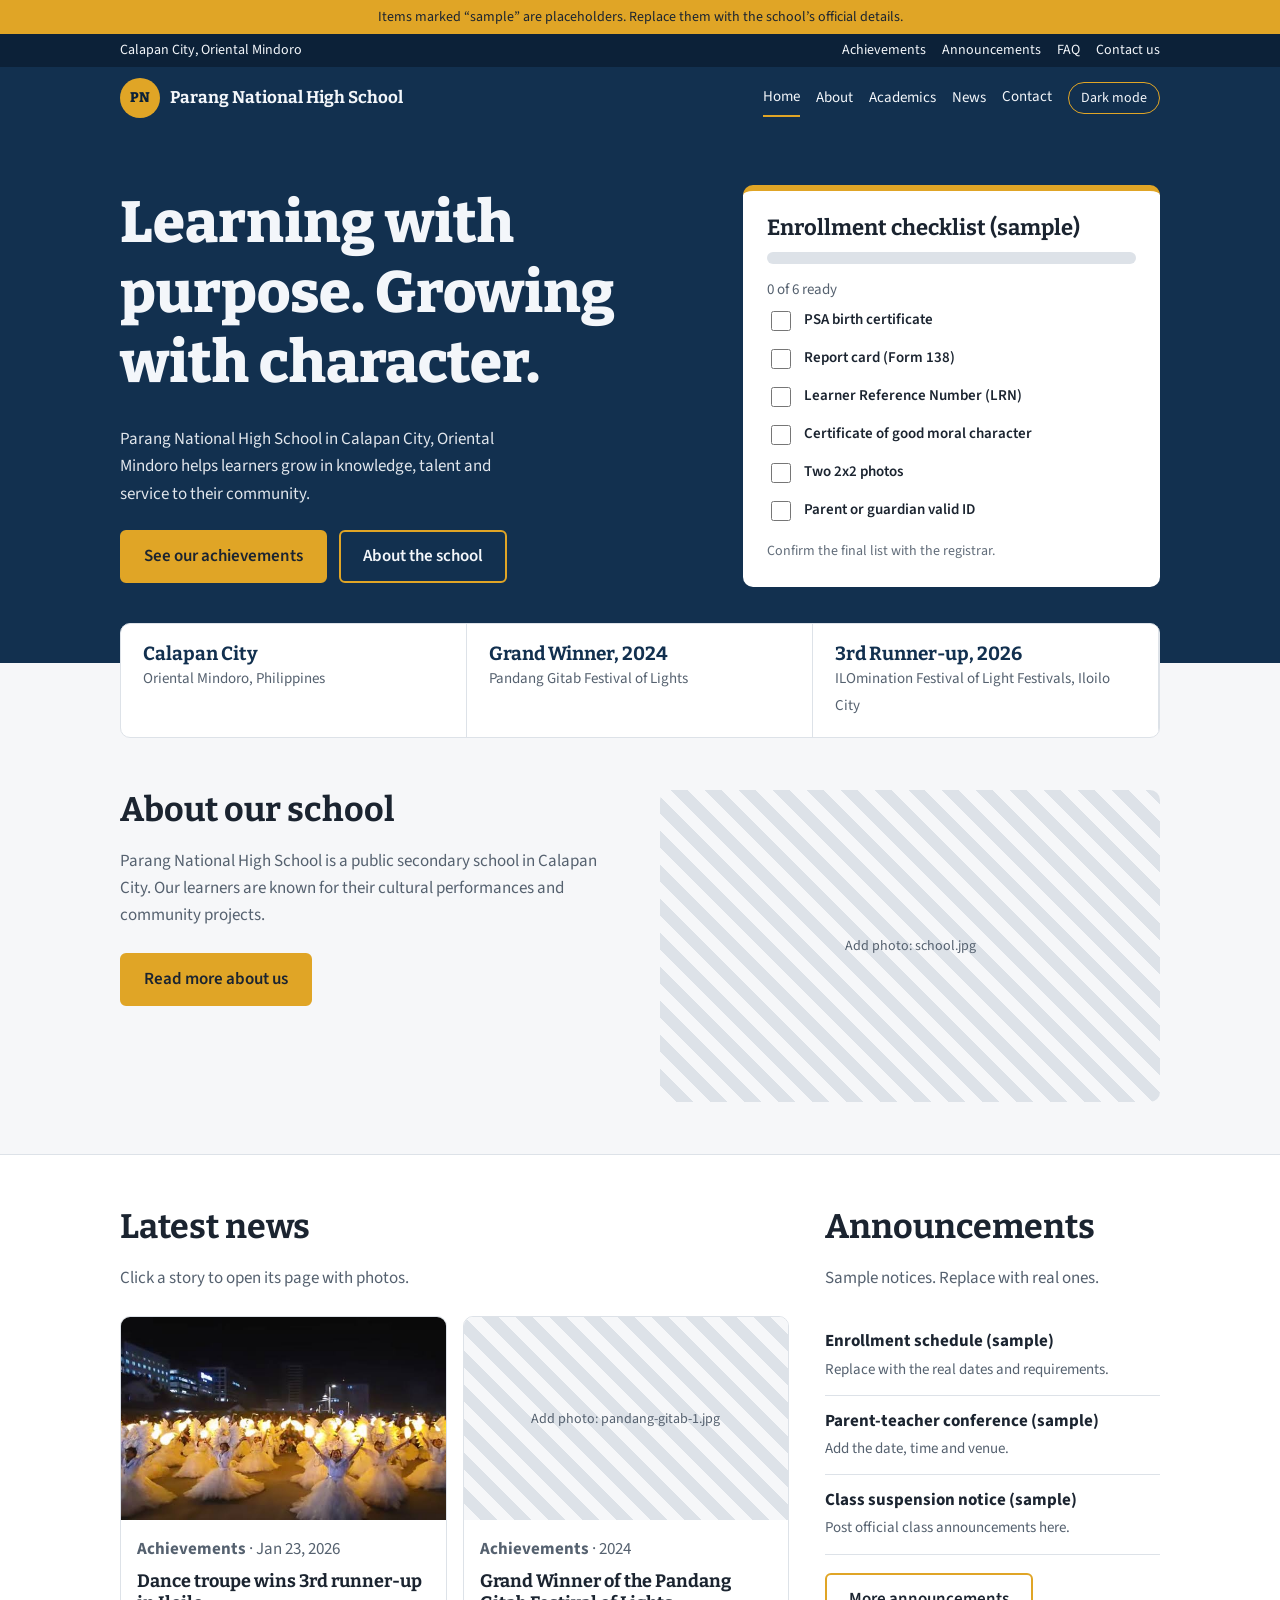
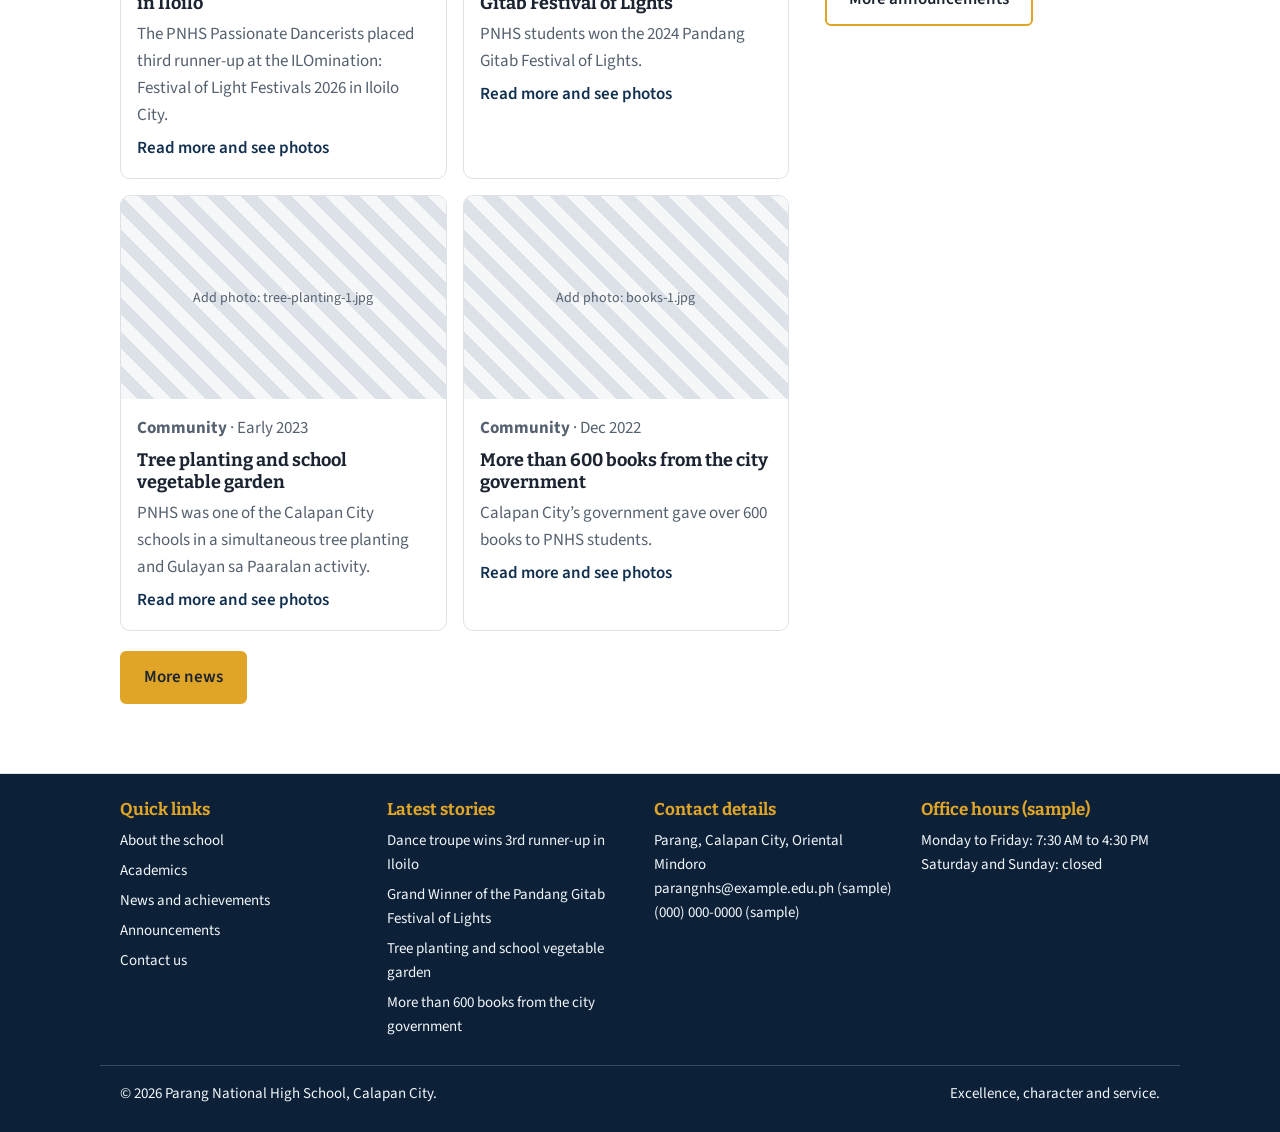
==== commit 4a372c38: "Add files via upload" ====
--- a/index.html
+++ b/index.html
@@ -4,20 +4,28 @@
 <link rel="stylesheet" href="https://fonts.googleapis.com/css2?family=Bitter:wght@500;700;800&family=Source+Sans+3:wght@400;600&display=swap">
 <link rel="stylesheet" href="style.css"><script src="script.js"></script></head><body>
 <div class="note">Items marked “sample” are placeholders. Replace them with the school’s official details.</div>
+<div class="topbar"><div class="wrap"><span>Calapan City, Oriental Mindoro</span><span><a href="achievements.html">Achievements</a><a href="announcements.html">Announcements</a><a href="contact.html#faq">FAQ</a><a href="contact.html">Contact us</a></span></div></div>
 <header><div class="wrap"><a class="brand" href="index.html"><img class="logo" src="logo.png" alt="Parang National High School logo" onerror="lg(this)">Parang National High School</a>
-<nav aria-label="Main"><a href="index.html" aria-current="page">Home</a><a href="about.html">About</a><a href="academics.html">Academics</a><a href="achievements.html">Achievements</a><a href="contact.html">Contact</a><button id="theme" type="button" aria-label="Switch between light and dark mode">Dark mode</button></nav></div></header>
+<nav aria-label="Main"><a href="index.html" aria-current="page">Home</a>
+<div class="dd"><a href="about.html">About</a><div class="menu"><a href="about.html">Our school</a><a href="about.html#vision">Vision and mission</a></div></div>
+<div class="dd"><a href="academics.html">Academics</a><div class="menu"><a href="academics.html#jhs">Junior High School</a><a href="academics.html#shs">Senior High School</a><a href="academics.html#arts">Arts and culture</a></div></div>
+<div class="dd"><a href="achievements.html">News</a><div class="menu"><a href="achievements.html">Achievements and news</a><a href="announcements.html">Announcements</a></div></div>
+<a href="contact.html">Contact</a><button id="theme" type="button" aria-label="Switch between light and dark mode">Dark mode</button></nav></div></header>
 <main><div class="hero"><div class="wrap"><div>
 <h1>Learning with purpose. Growing with character.</h1>
 <p>Parang National High School in Calapan City, Oriental Mindoro helps learners grow in knowledge, talent and service to their community.</p>
 <div class="btns"><a class="btn p" href="achievements.html">See our achievements</a><a class="btn" href="about.html">About the school</a></div></div>
-<aside class="panel"><h2>Enrollment checklist (sample)</h2><div class="bar" role="progressbar" aria-valuemin="0" aria-valuemax="100" aria-valuenow="0" id="pb"><i id="pf"></i></div>
+<aside class="panel" id="enroll"><h2>Enrollment checklist (sample)</h2><div class="bar" role="progressbar" aria-valuemin="0" aria-valuemax="100" aria-valuenow="0" id="pb"><i id="pf"></i></div>
 <div id="pt" style="font-size:15px;color:var(--muted)"></div><div id="list"></div><p style="font-size:14px;color:var(--muted);margin:10px 0 0">Confirm the final list with the registrar.</p></aside></div></div>
 <div class="wrap"><div class="facts"><div><b>Calapan City</b><span>Oriental Mindoro, Philippines</span></div>
 <a href="pandang-gitab-2024.html"><b>Grand Winner, 2024</b><span>Pandang Gitab Festival of Lights</span></a>
 <a href="dinagyang-2026.html"><b>3rd Runner-up, 2026</b><span>ILOmination Festival of Light Festivals, Iloilo City</span></a></div></div>
 <section><div class="wrap two"><div><h2>About our school</h2><p class="lead">Parang National High School is a public secondary school in Calapan City. Our learners are known for their cultural performances and community projects.</p><a class="btn p" href="about.html">Read more about us</a></div>
 <div class="th" style="border-radius:10px"><img src="school.jpg" alt="Parang National High School campus" loading="lazy" onerror="ph(this)"></div></div></section>
-<section class="alt"><div class="wrap"><h2>Achievements and news</h2><p class="lead">Click a story to open its page with photos.</p><div class="grid"><a class="ncard" href="dinagyang-2026.html" data-c="Achievements"><span class="th"><img src="dinagyang-1.jpg" alt="Dance troupe wins 3rd runner-up in Iloilo" loading="lazy" onerror="ph(this)"></span><span class="nb"><span><b>Achievements</b> · Jan 23, 2026</span><strong>Dance troupe wins 3rd runner-up in Iloilo</strong><span>The PNHS Passionate Dancerists placed third runner-up at the ILOmination: Festival of Light Festivals 2026 in Iloilo City.</span><span class="more">Read more and see photos</span></span></a><a class="ncard" href="pandang-gitab-2024.html" data-c="Achievements"><span class="th"><img src="pandang-gitab-1.jpg" alt="Grand Winner of the Pandang Gitab Festival of Lights" loading="lazy" onerror="ph(this)"></span><span class="nb"><span><b>Achievements</b> · 2024</span><strong>Grand Winner of the Pandang Gitab Festival of Lights</strong><span>PNHS students won the 2024 Pandang Gitab Festival of Lights.</span><span class="more">Read more and see photos</span></span></a><a class="ncard" href="tree-planting-2023.html" data-c="Community"><span class="th"><img src="tree-planting-1.jpg" alt="Tree planting and school vegetable garden" loading="lazy" onerror="ph(this)"></span><span class="nb"><span><b>Community</b> · Early 2023</span><strong>Tree planting and school vegetable garden</strong><span>PNHS was one of the Calapan City schools in a simultaneous tree planting and Gulayan sa Paaralan activity.</span><span class="more">Read more and see photos</span></span></a><a class="ncard" href="books-2022.html" data-c="Community"><span class="th"><img src="books-1.jpg" alt="More than 600 books from the city government" loading="lazy" onerror="ph(this)"></span><span class="nb"><span><b>Community</b> · Dec 2022</span><strong>More than 600 books from the city government</strong><span>Calapan City’s government gave over 600 books to PNHS students.</span><span class="more">Read more and see photos</span></span></a></div>
-<p style="margin-top:22px"><a class="btn p" href="achievements.html">View all achievements</a></p></div></section></main>
-<footer><div class="wrap"><span>© 2026 Parang National High School, Calapan City.</span><span>Excellence, character and service.</span></div></footer>
+<section class="alt"><div class="wrap newsgrid"><div><h2>Latest news</h2><p class="lead">Click a story to open its page with photos.</p><div class="grid2"><a class="ncard" href="dinagyang-2026.html" data-c="Achievements"><span class="th"><img src="dinagyang-1.jpg" alt="Dance troupe wins 3rd runner-up in Iloilo" loading="lazy" onerror="ph(this)"></span><span class="nb"><span><b>Achievements</b> · Jan 23, 2026</span><strong>Dance troupe wins 3rd runner-up in Iloilo</strong><span>The PNHS Passionate Dancerists placed third runner-up at the ILOmination: Festival of Light Festivals 2026 in Iloilo City.</span><span class="more">Read more and see photos</span></span></a><a class="ncard" href="pandang-gitab-2024.html" data-c="Achievements"><span class="th"><img src="pandang-gitab-1.jpg" alt="Grand Winner of the Pandang Gitab Festival of Lights" loading="lazy" onerror="ph(this)"></span><span class="nb"><span><b>Achievements</b> · 2024</span><strong>Grand Winner of the Pandang Gitab Festival of Lights</strong><span>PNHS students won the 2024 Pandang Gitab Festival of Lights.</span><span class="more">Read more and see photos</span></span></a><a class="ncard" href="tree-planting-2023.html" data-c="Community"><span class="th"><img src="tree-planting-1.jpg" alt="Tree planting and school vegetable garden" loading="lazy" onerror="ph(this)"></span><span class="nb"><span><b>Community</b> · Early 2023</span><strong>Tree planting and school vegetable garden</strong><span>PNHS was one of the Calapan City schools in a simultaneous tree planting and Gulayan sa Paaralan activity.</span><span class="more">Read more and see photos</span></span></a><a class="ncard" href="books-2022.html" data-c="Community"><span class="th"><img src="books-1.jpg" alt="More than 600 books from the city government" loading="lazy" onerror="ph(this)"></span><span class="nb"><span><b>Community</b> · Dec 2022</span><strong>More than 600 books from the city government</strong><span>Calapan City’s government gave over 600 books to PNHS students.</span><span class="more">Read more and see photos</span></span></a></div><p style="margin-top:20px"><a class="btn p" href="achievements.html">More news</a></p></div><aside><h2>Announcements</h2><p class="lead">Sample notices. Replace with real ones.</p><a class="ann" href="announcements.html#a1"><b>Enrollment schedule (sample)</b><span>Replace with the real dates and requirements.</span></a><a class="ann" href="announcements.html#a2"><b>Parent-teacher conference (sample)</b><span>Add the date, time and venue.</span></a><a class="ann" href="announcements.html#a3"><b>Class suspension notice (sample)</b><span>Post official class announcements here.</span></a><p style="margin-top:18px"><a class="btn" href="announcements.html">More announcements</a></p></aside></div></section></main>
+<footer><div class="wrap fcols"><div><h3>Quick links</h3><ul><li><a href="about.html">About the school</a></li><li><a href="academics.html">Academics</a></li><li><a href="achievements.html">News and achievements</a></li><li><a href="announcements.html">Announcements</a></li><li><a href="contact.html">Contact us</a></li></ul></div>
+<div><h3>Latest stories</h3><ul><li><a href="dinagyang-2026.html">Dance troupe wins 3rd runner-up in Iloilo</a></li><li><a href="pandang-gitab-2024.html">Grand Winner of the Pandang Gitab Festival of Lights</a></li><li><a href="tree-planting-2023.html">Tree planting and school vegetable garden</a></li><li><a href="books-2022.html">More than 600 books from the city government</a></li></ul></div>
+<div><h3>Contact details</h3><p>Parang, Calapan City, Oriental Mindoro<br>parangnhs@example.edu.ph (sample)<br>(000) 000-0000 (sample)</p></div>
+<div><h3>Office hours (sample)</h3><p>Monday to Friday: 7:30 AM to 4:30 PM<br>Saturday and Sunday: closed</p></div></div>
+<div class="wrap copy"><span>© 2026 Parang National High School, Calapan City.</span><span>Excellence, character and service.</span></div></footer>
 </body></html>
--- a/style.css
+++ b/style.css
@@ -58,3 +58,19 @@
 footer{background:var(--navy2);color:var(--onnavy);padding:26px 0;font-size:15px}footer .wrap{display:flex;justify-content:space-between;gap:12px;flex-wrap:wrap}
 @media (max-width:760px){.hero .wrap,.two{grid-template-columns:1fr}.hero{padding:40px 0 60px}}
 @media (prefers-reduced-motion:reduce){html{scroll-behavior:auto}.bar i{transition:none}}
+.topbar{background:var(--navy2);color:var(--onnavy);font-size:14px}
+.topbar .wrap{display:flex;justify-content:space-between;gap:12px;flex-wrap:wrap;padding-top:5px;padding-bottom:5px}
+.topbar a{text-decoration:none;margin-left:16px}.topbar a:hover{text-decoration:underline;text-decoration-color:var(--gold)}
+.dd{position:relative}
+.menu{display:none;position:absolute;top:100%;left:0;min-width:220px;background:var(--surface);color:var(--ink);border:1px solid var(--line);border-top:3px solid var(--gold);border-radius:0 0 8px 8px;z-index:9;padding:6px 0}
+.dd:hover .menu,.dd:focus-within .menu{display:block}
+nav .menu a{display:block;padding:9px 16px;border:none}nav .menu a:hover{background:var(--bg)}
+.newsgrid{display:grid;grid-template-columns:2fr 1fr;gap:36px}
+.grid2{display:grid;grid-template-columns:repeat(auto-fit,minmax(220px,1fr));gap:16px}
+.ann{display:block;padding:12px 0;border-bottom:1px solid var(--line);text-decoration:none;color:inherit}
+.ann:hover b{text-decoration:underline;text-decoration-color:var(--gold)}.ann b{display:block}.ann span{color:var(--muted);font-size:15px}
+footer .fcols{display:grid;grid-template-columns:repeat(auto-fit,minmax(200px,1fr));gap:28px;align-items:start;padding-bottom:20px}
+footer h3{font-size:17px;color:var(--gold)}footer ul{list-style:none;margin:0;padding:0}footer li{margin-bottom:6px}footer p{margin:0}
+footer a{text-decoration:none}footer a:hover{text-decoration:underline}
+footer .copy{border-top:1px solid rgba(255,255,255,.18);padding-top:16px}
+@media (max-width:760px){.newsgrid{grid-template-columns:1fr}.menu{display:none!important}.topbar .wrap{justify-content:center}.topbar a{margin:0 8px}}
